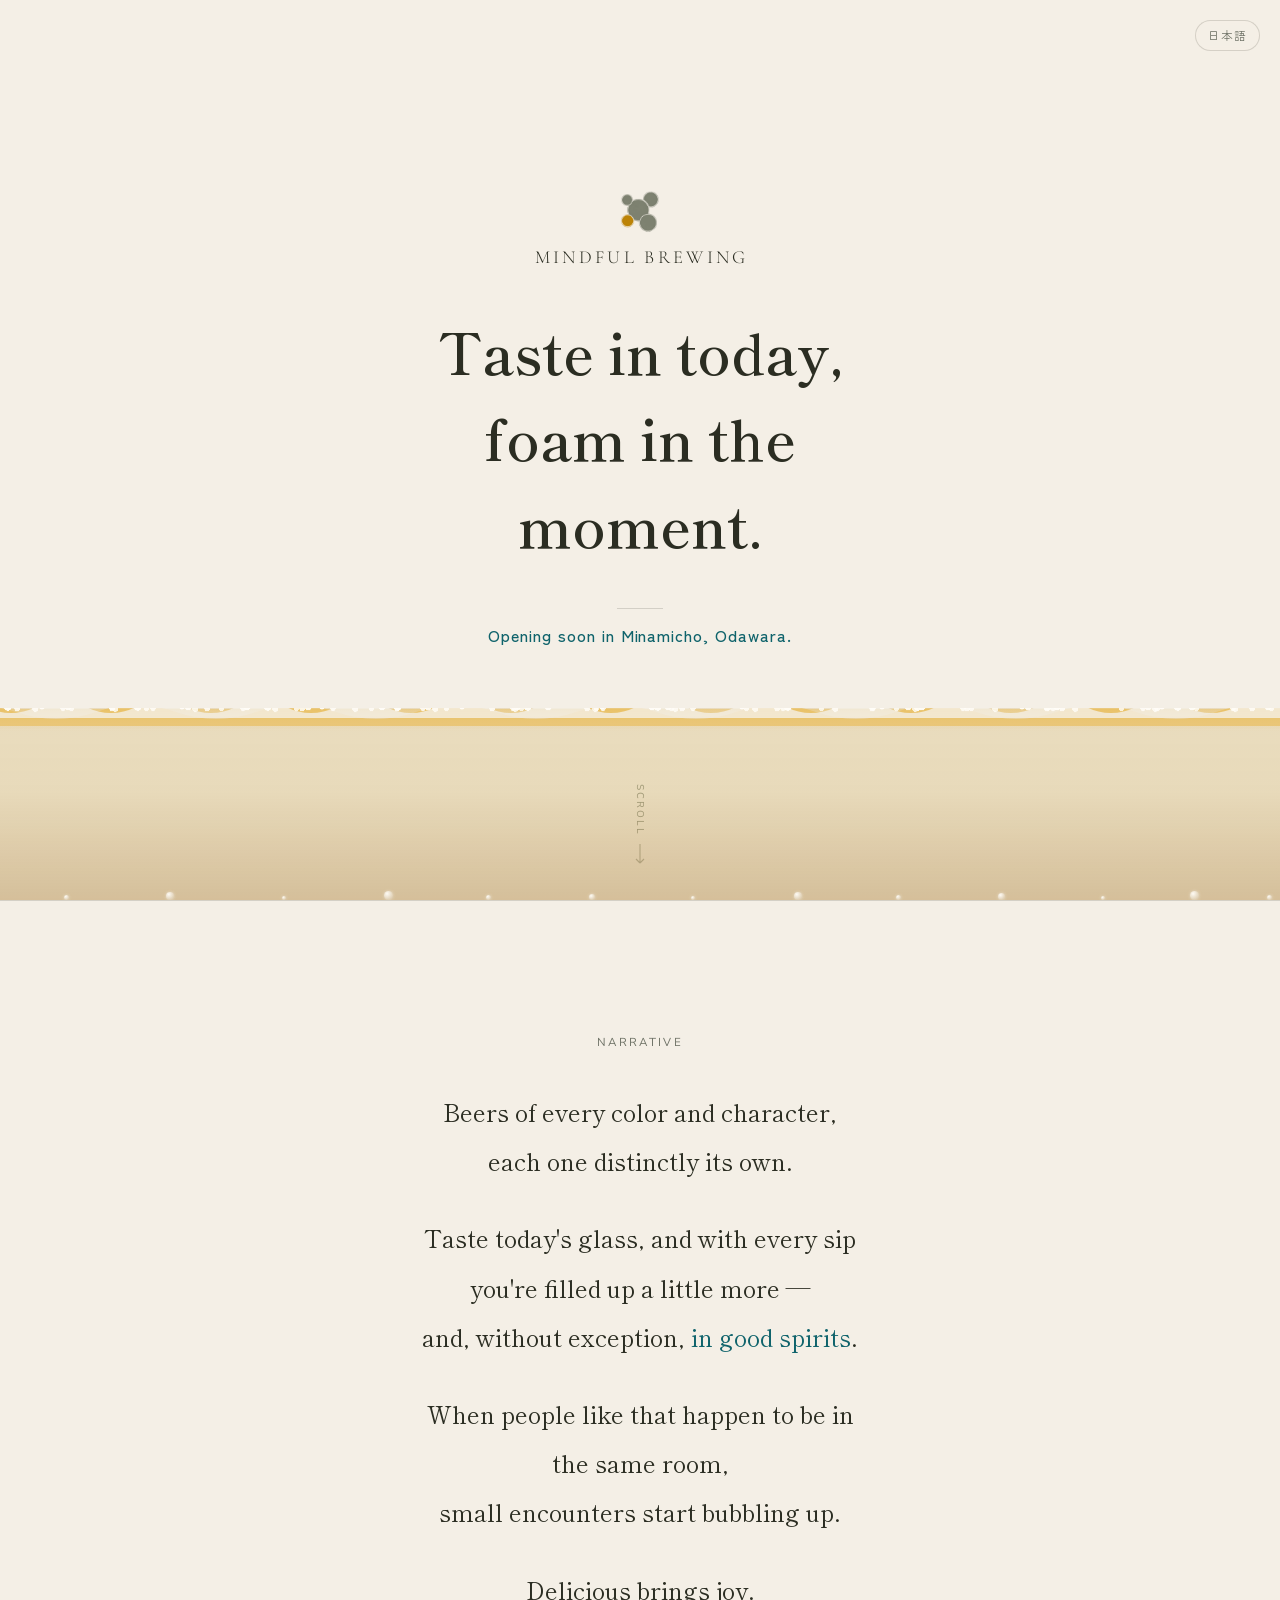
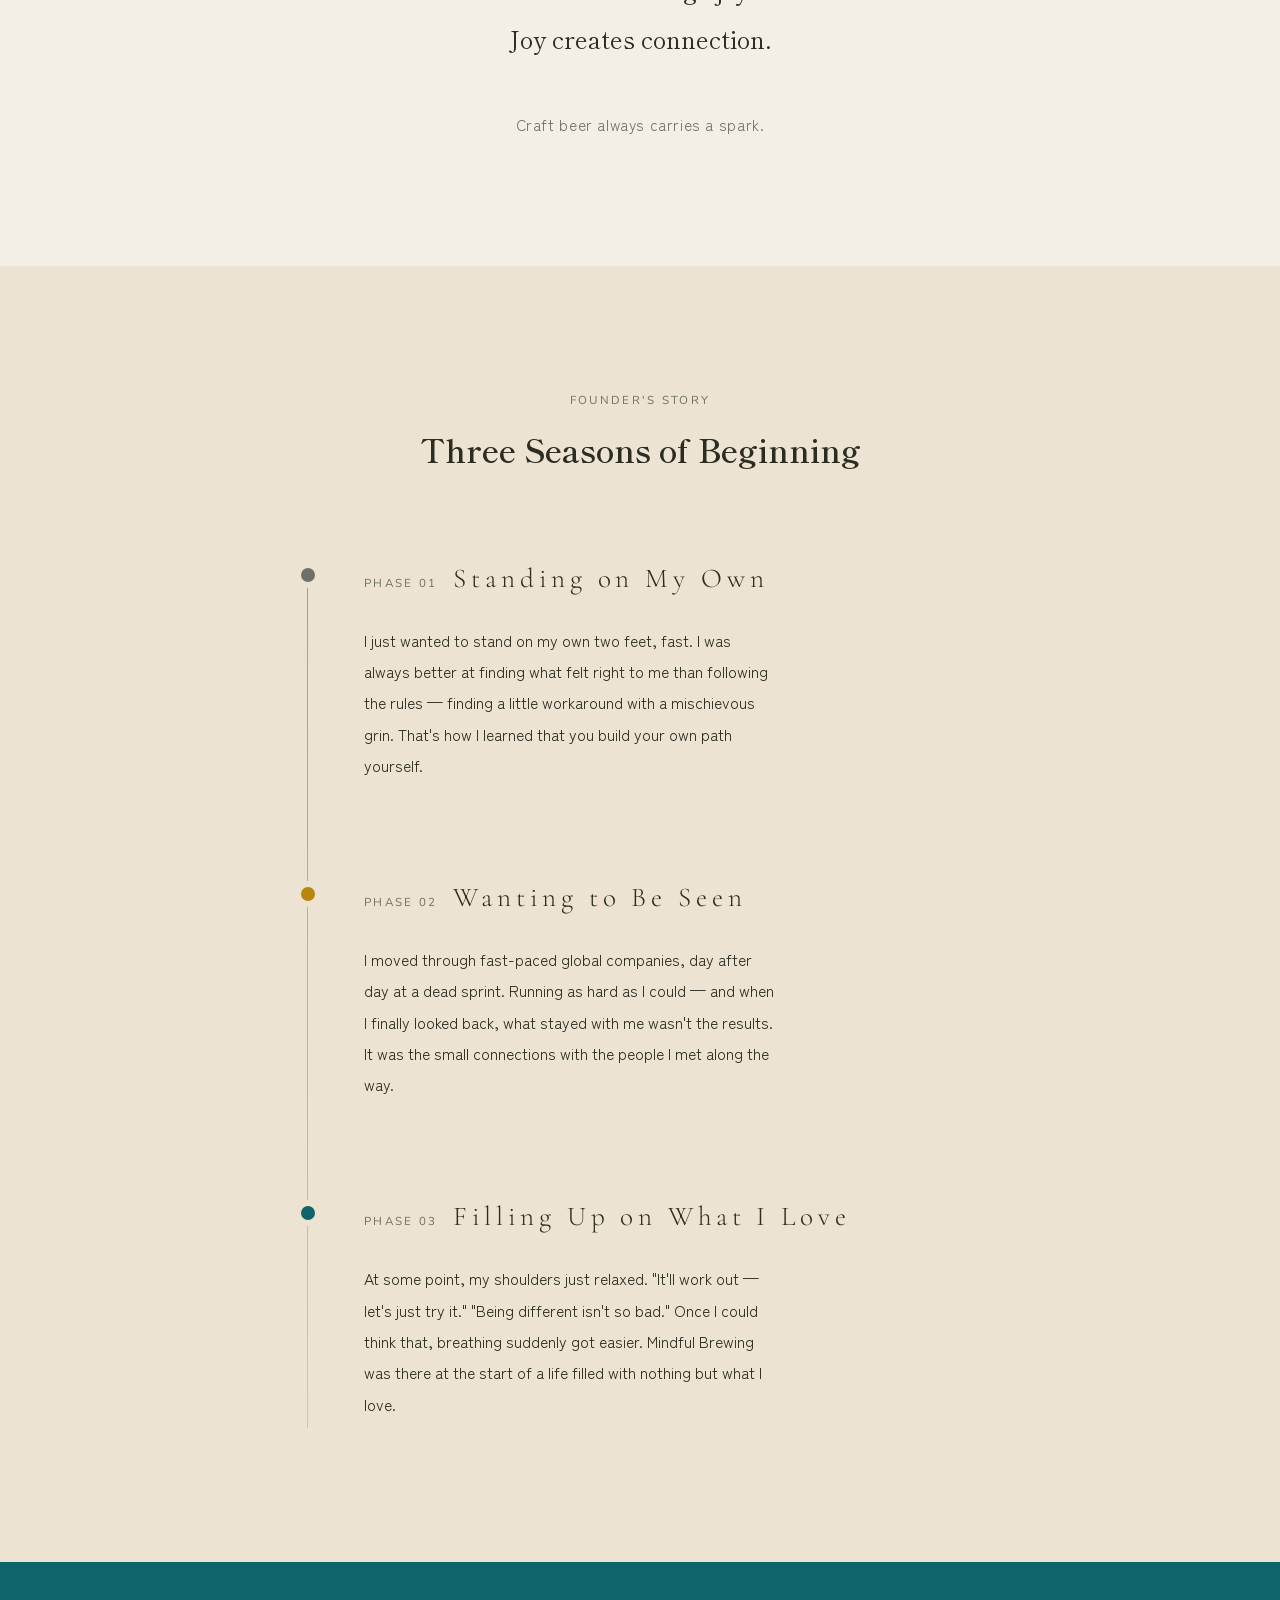
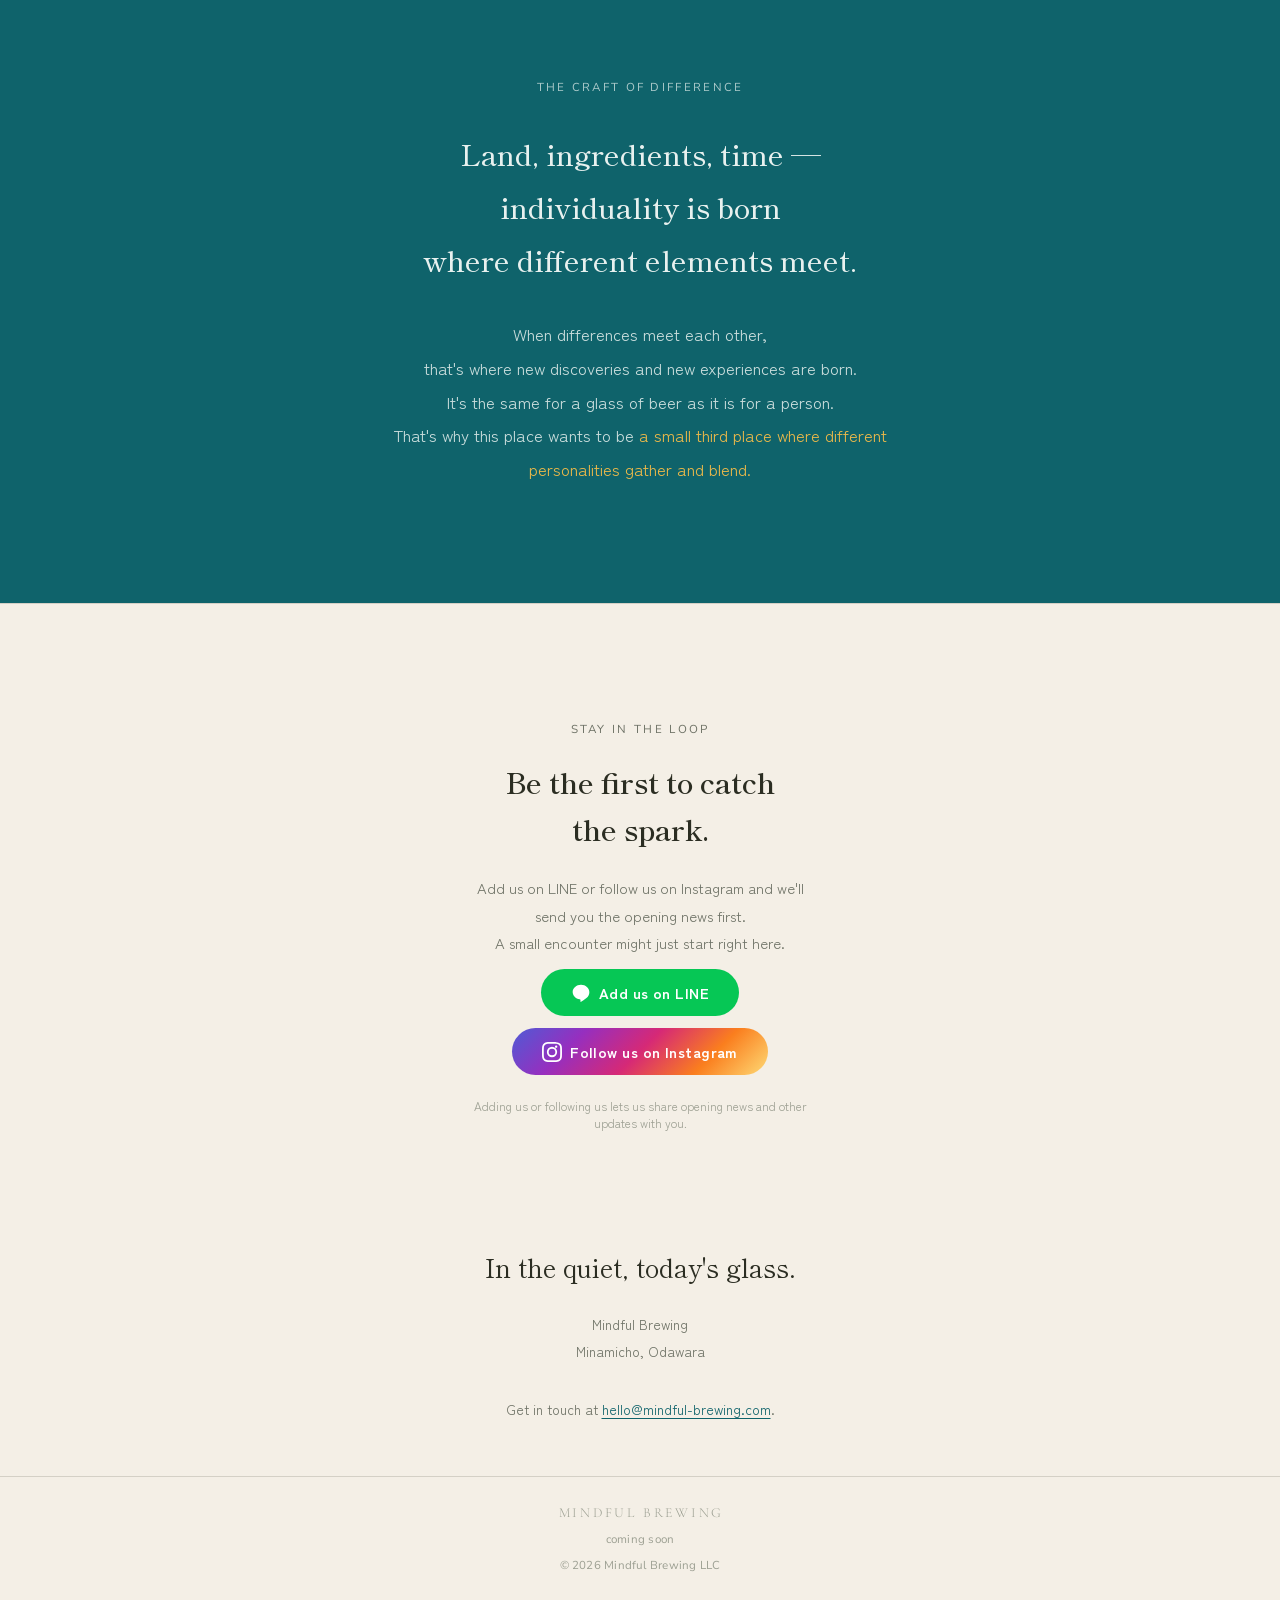
==== en/index.html @ 70c7ae9e "Polish closing section: copy, address repetition, spacing, contact style - Adjust line breaks in sig" ====
<!doctype html>
<html lang="en">
<head>
<meta charset="utf-8">
<meta name="viewport" content="width=device-width,initial-scale=1,viewport-fit=cover">
<title>Mindful Brewing</title>
<meta name="description" content="Taste in today, foam in the moment. A 10-seat craft beer room opening soon in Minamicho, Odawara.">
<link rel="preconnect" href="https://fonts.googleapis.com">
<link rel="preconnect" href="https://fonts.gstatic.com" crossorigin>
<link href="https://fonts.googleapis.com/css2?family=Shippori+Mincho:wght@400;500;600;700;800&family=Zen+Kaku+Gothic+New:wght@300;400;500;700&family=Cormorant+Garamond:wght@300;400&family=Nunito+Sans:wght@300;400&display=swap" rel="stylesheet">
<link rel="stylesheet" href="../assets/styles.css">
</head>
<body>

<a href="../" class="lang-switch">日本語</a>

<!-- POUR (scroll-linked beer fill background) -->
<div class="pour-fill" aria-hidden="true" data-active="true">
  <div class="pour-wave back"></div>
  <div class="pour-wave front"></div>
  <div class="pour-foam"></div>
  <div class="pour-bubble" style="--bx:5%;  --bs:5px; --bdur:6.2s; --bdelay:0s;    --bwob:6px;"></div>
  <div class="pour-bubble" style="--bx:13%; --bs:8px; --bdur:7.8s; --bdelay:1.1s; --bwob:10px;"></div>
  <div class="pour-bubble" style="--bx:22%; --bs:4px; --bdur:5.4s; --bdelay:2.6s; --bwob:5px;"></div>
  <div class="pour-bubble" style="--bx:30%; --bs:9px; --bdur:8.6s; --bdelay:0.4s; --bwob:12px;"></div>
  <div class="pour-bubble" style="--bx:38%; --bs:5px; --bdur:6.8s; --bdelay:3.3s; --bwob:7px;"></div>
  <div class="pour-bubble" style="--bx:46%; --bs:6px; --bdur:7.1s; --bdelay:1.8s; --bwob:9px;"></div>
  <div class="pour-bubble" style="--bx:54%; --bs:4px; --bdur:5.9s; --bdelay:0.9s; --bwob:5px;"></div>
  <div class="pour-bubble" style="--bx:62%; --bs:8px; --bdur:8.1s; --bdelay:2.2s; --bwob:11px;"></div>
  <div class="pour-bubble" style="--bx:70%; --bs:5px; --bdur:6.5s; --bdelay:3.8s; --bwob:6px;"></div>
  <div class="pour-bubble" style="--bx:78%; --bs:7px; --bdur:7.4s; --bdelay:1.6s; --bwob:9px;"></div>
  <div class="pour-bubble" style="--bx:86%; --bs:4px; --bdur:5.7s; --bdelay:2.9s; --bwob:5px;"></div>
  <div class="pour-bubble" style="--bx:93%; --bs:9px; --bdur:8.3s; --bdelay:0.7s; --bwob:13px;"></div>
  <div class="pour-bubble" style="--bx:99%; --bs:5px; --bdur:6.9s; --bdelay:3.5s; --bwob:6px;"></div>
</div>

<!-- HERO -->
<section class="hero">
  <div class="wrap hero-inner">
    <div class="mark fade-in fade-in-1">
      <img class="brand-mark" src="../assets/brand-mark.png" alt="Mindful Brewing mark — five overlapping bubbles arranged in a circle">
      <div class="mark-en">MINDFUL BREWING</div>
    </div>

    <h1 class="vision serif fade-in fade-in-2">Taste in today,<br>foam in the moment.</h1>

    <div class="coming-soon fade-in fade-in-3">
      <div class="rule"></div>
      <div class="coming-soon-line">Opening soon in Minamicho, Odawara.</div>
    </div>
  </div>
  <div class="scroll-cue fade-in fade-in-4" aria-hidden="true">
    <span>SCROLL</span>
    <svg width="10" height="20" viewBox="0 0 10 20" fill="none"><path d="M5 0V19M5 19L1 15M5 19L9 15" stroke="currentColor" stroke-width="1.1"/></svg>
  </div>
</section>

<!-- NARRATIVE -->
<section class="narrative">
  <div class="wrap narrative-inner">
    <div class="narrative-kicker">
      <span class="kicker">NARRATIVE</span>
    </div>
    <p>Beers of every color and character,<br>each one distinctly its own.</p>
    <p>Taste today's glass, and with every sip<br>you're filled up a little more —<br>and, without exception, <span class="em">in good spirits</span>.</p>
    <p>When people like that happen to be in the same room,<br>small encounters start bubbling up.</p>
    <p>Delicious brings joy.<br>Joy creates connection.</p>
    <p class="thesis-line">Craft beer always carries a spark.</p>
  </div>
</section>

<!-- FOUNDER STORY -->
<section class="founder">
  <div class="wrap">
    <div class="founder-head">
      <span class="kicker">FOUNDER'S STORY</span>
      <h2 class="serif">Three Seasons of Beginning</h2>
    </div>
    <div class="timeline">
      <div class="phase">
        <div class="phase-node"><span class="phase-dot" style="background: var(--rikyu);"></span></div>
        <div class="phase-body">
          <div class="phase-label">
            <span class="phase-num">PHASE 01</span>
            <span class="phase-label-text">
              <span class="phase-en en-display" style="font-size: clamp(1.3rem, 2.6vw, 1.7rem); color: var(--ink); text-indent: 0;">Standing on My Own</span>
            </span>
          </div>
          <p class="phase-text">I just wanted to stand on my own two feet, fast. I was always better at finding what felt right to me than following the rules — finding a little workaround with a mischievous grin. That's how I learned that you build your own path yourself.</p>
        </div>
      </div>
      <div class="phase">
        <div class="phase-node"><span class="phase-dot" style="background: var(--kohaku);"></span></div>
        <div class="phase-body">
          <div class="phase-label">
            <span class="phase-num">PHASE 02</span>
            <span class="phase-label-text">
              <span class="phase-en en-display" style="font-size: clamp(1.3rem, 2.6vw, 1.7rem); color: var(--ink); text-indent: 0;">Wanting to Be Seen</span>
            </span>
          </div>
          <p class="phase-text">I moved through fast-paced global companies, day after day at a dead sprint. Running as hard as I could — and when I finally looked back, what stayed with me wasn't the results. It was the small connections with the people I met along the way.</p>
        </div>
      </div>
      <div class="phase">
        <div class="phase-node"><span class="phase-dot" style="background: var(--nagiai);"></span></div>
        <div class="phase-body">
          <div class="phase-label">
            <span class="phase-num">PHASE 03</span>
            <span class="phase-label-text">
              <span class="phase-en en-display" style="font-size: clamp(1.3rem, 2.6vw, 1.7rem); color: var(--ink); text-indent: 0;">Filling Up on What I Love</span>
            </span>
          </div>
          <p class="phase-text">At some point, my shoulders just relaxed. "It'll work out — let's just try it." "Being different isn't so bad." Once I could think that, breathing suddenly got easier. Mindful Brewing was there at the start of a life filled with nothing but what I love.</p>
        </div>
      </div>
    </div>
  </div>
</section>

<!-- THESIS -->
<section class="thesis">
  <div class="wrap thesis-inner">
    <span class="kicker">THE CRAFT OF DIFFERENCE</span>
    <p>Land, ingredients, time —<br>individuality is born<br>where different elements meet.</p>
    <p class="sub">When differences meet each other,<br>that's where new discoveries and new experiences are born.<br>It's the same for a glass of beer as it is for a person.<br>That's why this place wants to be <span class="accent">a small third place where different personalities gather and blend.</span></p>
  </div>
</section>

<!-- SIGNUP -->
<section class="signup">
  <div class="wrap signup-inner">
    <span class="kicker">STAY IN THE LOOP</span>
    <h2 class="serif signup-heading">Be the first to catch<br>the spark.</h2>
    <p class="signup-sub">Add us on LINE or follow us on Instagram and we'll send you the opening news first.<br>A small encounter might just start right here.</p>
    <div class="signup-actions">
      <a href="https://line.me/R/ti/p/@970zmoja" class="line-button" target="_blank" rel="noopener">
        <svg class="line-icon" width="20" height="20" viewBox="0 0 24 24" aria-hidden="true"><path fill="currentColor" d="M12 2C6.48 2 2 5.94 2 10.8c0 4.38 3.58 8.02 8.44 8.72.33.07.78.22.9.5.1.26.07.66.03.92l-.15.9c-.04.26-.2 1.02.9.56 1.1-.47 5.9-3.47 8.05-5.94C21.68 14.5 22 12.7 22 10.8 22 5.94 17.52 2 12 2Z"/></svg>
        Add us on LINE
      </a>
      <!-- TODO: switch to the Broadcast Channel invite link once that's set up (currently a profile follow link) -->
      <a href="https://www.instagram.com/mindful_brewing" class="instagram-button" target="_blank" rel="noopener">
        <svg class="instagram-icon" width="20" height="20" viewBox="0 0 24 24" aria-hidden="true"><path fill="currentColor" d="M12 2.16c3.2 0 3.58.01 4.85.07 1.17.05 1.8.25 2.23.41.56.22.96.48 1.38.9.42.42.68.82.9 1.38.16.42.36 1.06.41 2.23.06 1.27.07 1.65.07 4.85s-.01 3.58-.07 4.85c-.05 1.17-.25 1.8-.41 2.23-.22.56-.48.96-.9 1.38-.42.42-.82.68-1.38.9-.42.16-1.06.36-2.23.41-1.27.06-1.65.07-4.85.07s-3.58-.01-4.85-.07c-1.17-.05-1.8-.25-2.23-.41-.56-.22-.96-.48-1.38-.9-.42-.42-.68-.82-.9-1.38-.16-.42-.36-1.06-.41-2.23-.06-1.27-.07-1.65-.07-4.85s.01-3.58.07-4.85c.05-1.17.25-1.8.41-2.23.22-.56.48-.96.9-1.38.42-.42.82-.68 1.38-.9.42-.16 1.06-.36 2.23-.41 1.27-.06 1.65-.07 4.85-.07ZM12 0C8.74 0 8.33.01 7.05.07c-1.28.06-2.15.26-2.91.56-.79.31-1.46.72-2.13 1.38-.66.67-1.07 1.34-1.38 2.13-.3.76-.5 1.63-.56 2.91C.01 8.33 0 8.74 0 12s.01 3.67.07 4.95c.06 1.28.26 2.15.56 2.91.31.79.72 1.46 1.38 2.13.67.66 1.34 1.07 2.13 1.38.76.3 1.63.5 2.91.56C8.33 23.99 8.74 24 12 24s3.67-.01 4.95-.07c1.28-.06 2.15-.26 2.91-.56.79-.31 1.46-.72 2.13-1.38.66-.67 1.07-1.34 1.38-2.13.3-.76.5-1.63.56-2.91.06-1.28.07-1.69.07-4.95s-.01-3.67-.07-4.95c-.06-1.28-.26-2.15-.56-2.91-.31-.79-.72-1.46-1.38-2.13C21.32 1.5 20.65 1.09 19.86.78c-.76-.3-1.63-.5-2.91-.56C15.67.01 15.26 0 12 0Zm0 5.84A6.16 6.16 0 1 0 12 18.16 6.16 6.16 0 0 0 12 5.84Zm0 10.16A4 4 0 1 1 12 8a4 4 0 0 1 0 8Zm6.41-10.4a1.44 1.44 0 1 1-2.88 0 1.44 1.44 0 0 1 2.88 0Z"/></svg>
        Follow us on Instagram
      </a>
    </div>
    <p class="signup-note">Adding us or following us lets us share opening news and other updates with you.</p>
  </div>
</section>

<!-- CLOSING -->
<section class="closing">
  <div class="wrap closing-inner">
    <div class="closing-line serif">In the quiet, today's glass.</div>
    <div class="closing-address">Mindful Brewing<br>Minamicho, Odawara</div>
    <p class="contact">Get in touch at <a href="mailto:hello@mindful-brewing.com">hello@mindful-brewing.com</a>.</p>
  </div>
  <footer>
    <div class="footer-mark">MINDFUL BREWING</div>
    <div class="footer-note">coming soon</div>
    <div class="footer-note">&copy; 2026 Mindful Brewing LLC</div>
  </footer>
</section>

<script src="../assets/pour.js"></script>

</body>
</html>
---- assets/styles.css ----
:root {
  color-scheme: light;
  --kinari: #F4EFE6;
  --kinari-deep: #ECE3D2;
  --rikyu: #6E7266;
  --rikyu-soft: #9DA093;
  --ink: #2B2D22;
  --kohaku: #B8860B;
  --nagiai: #0F636B;
  --nagiai-ink: #E8F1EF;
  --akaneai: #C1472F;
  --hairline: rgba(43, 45, 34, 0.16);
  --font-jp-serif: "Shippori Mincho", "Hiragino Mincho ProN", serif;
  --font-jp-sans: "Zen Kaku Gothic New", "Hiragino Sans", "Yu Gothic", sans-serif;
  --font-en-display: "Cormorant Garamond", "Shippori Mincho", serif;
  --font-en-body: "Nunito Sans", "Zen Kaku Gothic New", sans-serif;
}

* { box-sizing: border-box; }

html, body {
  margin: 0;
  padding: 0;
  background: var(--kinari);
  color: var(--ink);
  font-family: var(--font-jp-sans);
  -webkit-font-smoothing: antialiased;
  text-rendering: optimizeLegibility;
}

img { max-width: 100%; }

a { color: var(--nagiai); text-decoration: underline; text-underline-offset: 3px; }
a:hover { color: var(--akaneai); }

.serif { font-family: var(--font-jp-serif); }
.en-display { font-family: var(--font-en-display); font-weight: 300; }
.en-body { font-family: var(--font-en-body); font-weight: 400; }

h1, h2, h3 { text-wrap: balance; margin: 0; }

.kicker {
  font-family: var(--font-en-body);
  font-size: 0.72rem;
  letter-spacing: 0.2em;
  color: var(--rikyu);
  font-weight: 400;
}

@media (prefers-reduced-motion: no-preference) {
  .fade-in {
    animation: fadeUp 1.1s cubic-bezier(.2,.7,.3,1) both;
  }
  .fade-in-1 { animation-delay: .05s; }
  .fade-in-2 { animation-delay: .35s; }
  .fade-in-3 { animation-delay: .65s; }
  .fade-in-4 { animation-delay: .9s; }
  @keyframes fadeUp {
    from { opacity: 0; transform: translateY(14px); }
    to   { opacity: 1; transform: translateY(0); }
  }
}

.wrap {
  max-width: 1100px;
  margin: 0 auto;
  padding-left: 7vw;
  padding-right: 7vw;
}

/* ---------- LANGUAGE SWITCH ---------- */
.lang-switch {
  position: fixed;
  top: 20px;
  right: 20px;
  z-index: 10;
  font-family: var(--font-en-body);
  font-size: 0.72rem;
  letter-spacing: 0.1em;
  color: var(--rikyu);
  text-decoration: none;
  border: 1px solid var(--hairline);
  padding: 6px 12px;
  border-radius: 999px;
  background: rgba(244, 239, 230, 0.75);
  backdrop-filter: blur(3px);
}
.lang-switch:hover { color: var(--nagiai); }

/* ---------- HERO ---------- */
.hero {
  position: relative;
  min-height: 100svh;
  padding: 9vh 0 4vh;
  overflow: hidden;
  display: flex;
  flex-direction: column;
}
.hero-inner {
  position: relative;
  z-index: 2;
  flex: 1;
  display: flex;
  flex-direction: column;
  align-items: center;
  justify-content: center;
  gap: 40px;
  text-align: center;
}
.mark {
  display: flex;
  flex-direction: column;
  align-items: center;
  gap: 10px;
}
.brand-mark {
  display: block;
  width: clamp(60px, 8vw, 84px);
  height: auto;
  margin-bottom: 2px;
}
.mark-en {
  font-family: var(--font-en-display);
  font-weight: 300;
  font-size: 1.15rem;
  letter-spacing: 0.18em;
  text-indent: 0.18em;
  color: var(--ink);
}
.mark-jp {
  font-size: 0.72rem;
  letter-spacing: 0.3em;
  text-indent: 0.3em;
  color: var(--rikyu);
}

.vision {
  font-size: clamp(1.9rem, 5.6vw, 3.5rem);
  line-height: 1.55;
  font-weight: 600;
  max-width: 15ch;
}

.coming-soon {
  display: flex;
  flex-direction: column;
  align-items: center;
  gap: 14px;
}
.coming-soon-line {
  font-size: 1.02rem;
  letter-spacing: 0.06em;
  color: var(--nagiai);
  font-weight: 500;
}
.rule {
  width: 46px;
  height: 1px;
  background: var(--hairline);
}
.address {
  font-size: 0.86rem;
  color: var(--rikyu);
  letter-spacing: 0.03em;
  line-height: 1.9;
}

.scroll-cue {
  display: flex;
  flex-direction: column;
  align-items: center;
  gap: 8px;
  margin-top: 32px;
  color: var(--rikyu-soft);
}
.scroll-cue span {
  font-family: var(--font-en-body);
  writing-mode: vertical-rl;
  font-size: 0.62rem;
  letter-spacing: 0.2em;
  font-weight: 400;
}
.scroll-cue svg { opacity: 0.7; }

/* ---------- NARRATIVE ---------- */
.narrative {
  padding: 14vh 0;
  border-top: 1px solid var(--hairline);
}
.narrative-inner {
  max-width: 640px;
  margin: 0 auto;
  display: flex;
  flex-direction: column;
  gap: 28px;
}
.narrative-kicker {
  text-align: center;
  margin-bottom: 8px;
}
.narrative p {
  font-family: var(--font-jp-serif);
  font-size: clamp(1.15rem, 2.4vw, 1.5rem);
  line-height: 2.05;
  color: var(--ink);
  text-align: center;
  margin: 0;
}
.narrative .em {
  color: var(--nagiai);
}
.narrative .thesis-line {
  margin-top: 18px;
  font-size: 0.95rem;
  font-family: var(--font-jp-sans);
  color: var(--rikyu);
  letter-spacing: 0.04em;
}

/* ---------- FOUNDER STORY ---------- */
.founder {
  padding: 14vh 0;
  background: var(--kinari-deep);
}
.founder-head {
  text-align: center;
  margin-bottom: 10vh;
  display: flex;
  flex-direction: column;
  align-items: center;
  gap: 18px;
}
.founder-head h2 {
  font-size: clamp(1.5rem, 3.2vw, 2rem);
  font-weight: 600;
}
.timeline {
  position: relative;
  max-width: 720px;
  margin: 0 auto;
  display: flex;
  flex-direction: column;
  gap: 0;
}
.timeline::before {
  content: "";
  position: absolute;
  left: 27px;
  top: 8px;
  bottom: 8px;
  width: 1px;
  background: linear-gradient(to bottom, var(--rikyu-soft), var(--hairline));
}
.phase {
  position: relative;
  display: grid;
  grid-template-columns: 56px 1fr;
  gap: 28px;
  padding: 42px 0;
}
.phase:first-child { padding-top: 0; }
.phase:last-child { padding-bottom: 0; }
.phase-node {
  position: relative;
  display: flex;
  justify-content: center;
  padding-top: 6px;
}
.phase-dot {
  width: 14px;
  height: 14px;
  border-radius: 50%;
  z-index: 1;
  box-shadow: 0 0 0 6px var(--kinari-deep);
}
.phase-body {
  display: flex;
  flex-direction: column;
  gap: 14px;
}
.phase-label {
  display: flex;
  align-items: baseline;
  gap: 16px;
}
.phase-num {
  font-family: var(--font-en-body);
  font-size: 0.72rem;
  letter-spacing: 0.2em;
  color: var(--rikyu);
  font-weight: 400;
}
.phase-label-text {
  display: flex;
  flex-direction: column;
  gap: 5px;
}
.phase-kanji {
  font-family: var(--font-jp-serif);
  font-size: clamp(1.7rem, 3.6vw, 2.3rem);
  font-weight: 700;
}
.phase-en {
  font-family: var(--font-en-display);
  font-weight: 300;
  font-size: 0.92rem;
  letter-spacing: 0.18em;
  text-indent: 0.18em;
  color: var(--rikyu);
}
.phase-text {
  font-size: 0.98rem;
  line-height: 2;
  color: var(--ink);
  max-width: 52ch;
}

/* ---------- THESIS ---------- */
.thesis {
  background: var(--nagiai);
  color: var(--nagiai-ink);
  padding: 13vh 0;
}
.thesis-inner {
  max-width: 760px;
  margin: 0 auto;
  display: flex;
  flex-direction: column;
  align-items: center;
  gap: 32px;
  text-align: center;
}
.thesis .kicker { color: rgba(232,241,239,0.72); }
.thesis p {
  font-family: var(--font-jp-serif);
  font-size: clamp(1.3rem, 2.8vw, 1.8rem);
  line-height: 1.85;
  font-weight: 500;
  margin: 0;
}
.thesis p.sub {
  font-family: var(--font-jp-sans);
  font-size: clamp(0.95rem, 1.6vw, 1.05rem);
  line-height: 2;
  font-weight: 400;
  color: rgba(232,241,239,0.86);
}
.thesis .accent { color: #E9B84A; }

/* ---------- SIGNUP ---------- */
.signup {
  padding: 13vh 0 6vh;
  border-top: 1px solid var(--hairline);
  text-align: center;
}
.signup-inner {
  max-width: 520px;
  margin: 0 auto;
  display: flex;
  flex-direction: column;
  align-items: center;
  gap: 22px;
}
.signup-heading {
  font-size: clamp(1.3rem, 2.8vw, 1.8rem);
  font-weight: 600;
  line-height: 1.6;
}
.signup-sub {
  font-size: 0.92rem;
  line-height: 1.9;
  color: var(--rikyu);
  margin: 0;
}
.signup-actions {
  display: flex;
  flex-wrap: wrap;
  justify-content: center;
  gap: 12px;
  margin-top: -10px;
}
.line-button,
.instagram-button {
  display: inline-flex;
  align-items: center;
  gap: 8px;
  padding: 13px 30px;
  color: #fff;
  border-radius: 999px;
  font-size: 0.92rem;
  font-weight: 600;
  letter-spacing: 0.03em;
  text-decoration: none;
  font-family: inherit;
  transition: filter .2s ease, transform .15s ease;
}
.line-button { background: #06C755; }
.line-button:hover {
  background: #05a648;
  color: #fff;
  transform: translateY(-1px);
}
.instagram-button {
  background: linear-gradient(135deg, #4f5bd5, #962fbf, #d62976, #fa7e1e, #feda75);
}
.instagram-button:hover {
  filter: brightness(0.92);
  color: #fff;
  transform: translateY(-1px);
}
.line-icon, .instagram-icon { flex: 0 0 auto; display: block; }
.signup-note {
  font-size: 0.74rem;
  color: var(--rikyu-soft);
  margin: 0;
}

/* ---------- CLOSING ---------- */
.closing {
  padding: 7vh 0 4vh;
  text-align: center;
}
.closing-inner {
  display: flex;
  flex-direction: column;
  align-items: center;
  gap: 26px;
  margin-bottom: 40px;
}
.closing-line {
  font-family: var(--font-jp-serif);
  font-size: clamp(1.2rem, 2.6vw, 1.6rem);
  color: var(--ink);
}
.closing-address {
  font-size: 0.86rem;
  color: var(--rikyu);
  line-height: 1.9;
}
.contact {
  font-size: 0.86rem;
  color: var(--rikyu);
  line-height: 1.9;
  margin-top: 6px;
}
.contact a {
  font-family: inherit;
  font-size: inherit;
  font-weight: 400;
  color: var(--nagiai);
}
footer {
  padding: 3vh 0 6vh;
  border-top: 1px solid var(--hairline);
  display: flex;
  flex-direction: column;
  align-items: center;
  gap: 10px;
}
.footer-mark {
  font-family: var(--font-en-display);
  font-weight: 300;
  font-size: 0.86rem;
  letter-spacing: 0.2em;
  text-indent: 0.2em;
  color: var(--rikyu-soft);
}
.footer-note {
  font-family: var(--font-en-body);
  font-size: 0.72rem;
  color: var(--rikyu-soft);
  letter-spacing: 0.02em;
  font-weight: 400;
}

@media (max-width: 640px) {
  .wrap { padding-left: 6vw; padding-right: 6vw; }
  .hero { padding: 8vh 0 9vh; }
  .phase { grid-template-columns: 40px 1fr; gap: 18px; }
  .timeline::before { left: 19px; }
  .phase-label { flex-direction: column; gap: 4px; align-items: flex-start; }
  .lang-switch { top: 14px; right: 14px; }
}

/* ---------- POUR (scroll-linked beer fill) ---------- */
.pour-fill {
  position: fixed;
  inset: 0;
  z-index: 3;
  pointer-events: none;
  clip-path: inset(calc(100% - var(--pour, 0%)) 0 0 0);
  background:
    linear-gradient(
      to top,
      rgba(154, 100, 9, 0.34) 0%,
      rgba(184, 134, 11, 0.20) 12%,
      rgba(184, 134, 11, 0.14) 35%,
      rgba(184, 134, 11, 0.05) 65%,
      rgba(184, 134, 11, 0) 100%
    );
}
.pour-fill::before {
  /* liquid surface sheen just under the wave line */
  content: "";
  position: absolute;
  left: 0;
  right: 0;
  top: calc(100% - var(--pour, 0%));
  height: 22px;
  background: linear-gradient(to bottom, rgba(233, 184, 74, 0.45), rgba(233, 184, 74, 0));
}
.pour-wave {
  position: absolute;
  left: -5%;
  right: -5%;
  top: calc(100% - var(--pour, 0%));
  background-repeat: repeat-x;
}
.pour-wave.back {
  height: 30px;
  opacity: 0.55;
  transform: translateY(-42%);
  background-image: url("data:image/svg+xml;utf8,<svg xmlns='http://www.w3.org/2000/svg' width='160' height='30' viewBox='0 0 160 30'><path d='M0,16 Q40,2 80,16 T160,16 L160,30 L0,30 Z' fill='%23E9B84A'/></svg>");
  background-size: 160px 30px;
  animation: wave-scroll-back 13s linear infinite;
}
.pour-wave.front {
  height: 22px;
  opacity: 0.8;
  transform: translateY(-58%);
  background-image: url("data:image/svg+xml;utf8,<svg xmlns='http://www.w3.org/2000/svg' width='100' height='22' viewBox='0 0 100 22'><path d='M0,11 Q25,-1 50,11 T100,11 L100,22 L0,22 Z' fill='%23F4EFE6'/></svg>");
  background-size: 100px 22px;
  animation: wave-scroll-front 6.5s linear infinite;
}
@keyframes wave-scroll-front { from { background-position-x: 0; } to { background-position-x: -100px; } }
@keyframes wave-scroll-back  { from { background-position-x: 0; } to { background-position-x: 160px; } }

.pour-foam {
  /* dense foam texture riding the wave line */
  position: absolute;
  left: 0;
  right: 0;
  top: calc(100% - var(--pour, 0%));
  height: 16px;
  transform: translateY(-62%);
  background-image:
    radial-gradient(circle at 6%  50%, rgba(255, 253, 248, 0.95) 0 3.6px, transparent 3.8px),
    radial-gradient(circle at 18% 60%, rgba(255, 253, 248, 0.85) 0 2.6px, transparent 2.8px),
    radial-gradient(circle at 30% 45%, rgba(255, 253, 248, 0.95) 0 3.2px, transparent 3.4px),
    radial-gradient(circle at 44% 62%, rgba(255, 253, 248, 0.8)  0 2.8px, transparent 3.0px),
    radial-gradient(circle at 57% 48%, rgba(255, 253, 248, 0.9)  0 3.4px, transparent 3.6px),
    radial-gradient(circle at 70% 58%, rgba(255, 253, 248, 0.85) 0 2.6px, transparent 2.8px),
    radial-gradient(circle at 83% 46%, rgba(255, 253, 248, 0.95) 0 3.6px, transparent 3.8px),
    radial-gradient(circle at 95% 60%, rgba(255, 253, 248, 0.8)  0 2.4px, transparent 2.6px);
  background-repeat: repeat-x;
  background-size:
    130px 16px, 95px 16px, 140px 16px, 80px 16px,
    120px 16px, 90px 16px, 135px 16px, 75px 16px;
  animation: foam-drift 8s linear infinite;
  filter: blur(0.2px);
}
@keyframes foam-drift {
  from { background-position: 0 0, 10px 0, 24px 0, 6px 0, 18px 0, 4px 0, 30px 0, 12px 0; }
  to   { background-position: 130px 0, -85px 0, 164px 0, -74px 0, 138px 0, -78px 0, 165px 0, -63px 0; }
}
.pour-bubble {
  position: absolute;
  left: var(--bx, 20%);
  bottom: 0;
  width: var(--bs, 6px);
  height: var(--bs, 6px);
  border-radius: 50%;
  background: radial-gradient(circle at 35% 30%, rgba(255, 253, 248, 0.95), rgba(244, 239, 230, 0.4) 65%, transparent 100%);
  box-shadow: 0 0 3px rgba(244, 239, 230, 0.55);
  opacity: 0;
  animation: bubble-rise var(--bdur, 7s) cubic-bezier(0.33, 0, 0.2, 1) infinite;
  animation-delay: var(--bdelay, 0s);
}
.pour-fill[data-active="true"] .pour-bubble { opacity: calc(var(--pour, 0%) / 100% * 0.85); }
@keyframes bubble-rise {
  0%   { transform: translate(0, 0) scale(0.6); opacity: 0; }
  8%   { opacity: 0.85; }
  30%  { transform: translate(calc(var(--bwob, 8px) * 1), -30vh) scale(1); }
  60%  { transform: translate(calc(var(--bwob, 8px) * -1), -60vh) scale(1.1); }
  85%  { opacity: 0.5; }
  100% { transform: translate(0, -92vh) scale(1.2); opacity: 0; }
}
@media (prefers-reduced-motion: reduce) {
  .pour-fill { clip-path: none !important; opacity: 0; }
  .pour-foam, .pour-bubble, .pour-wave { animation: none; display: none; }
}
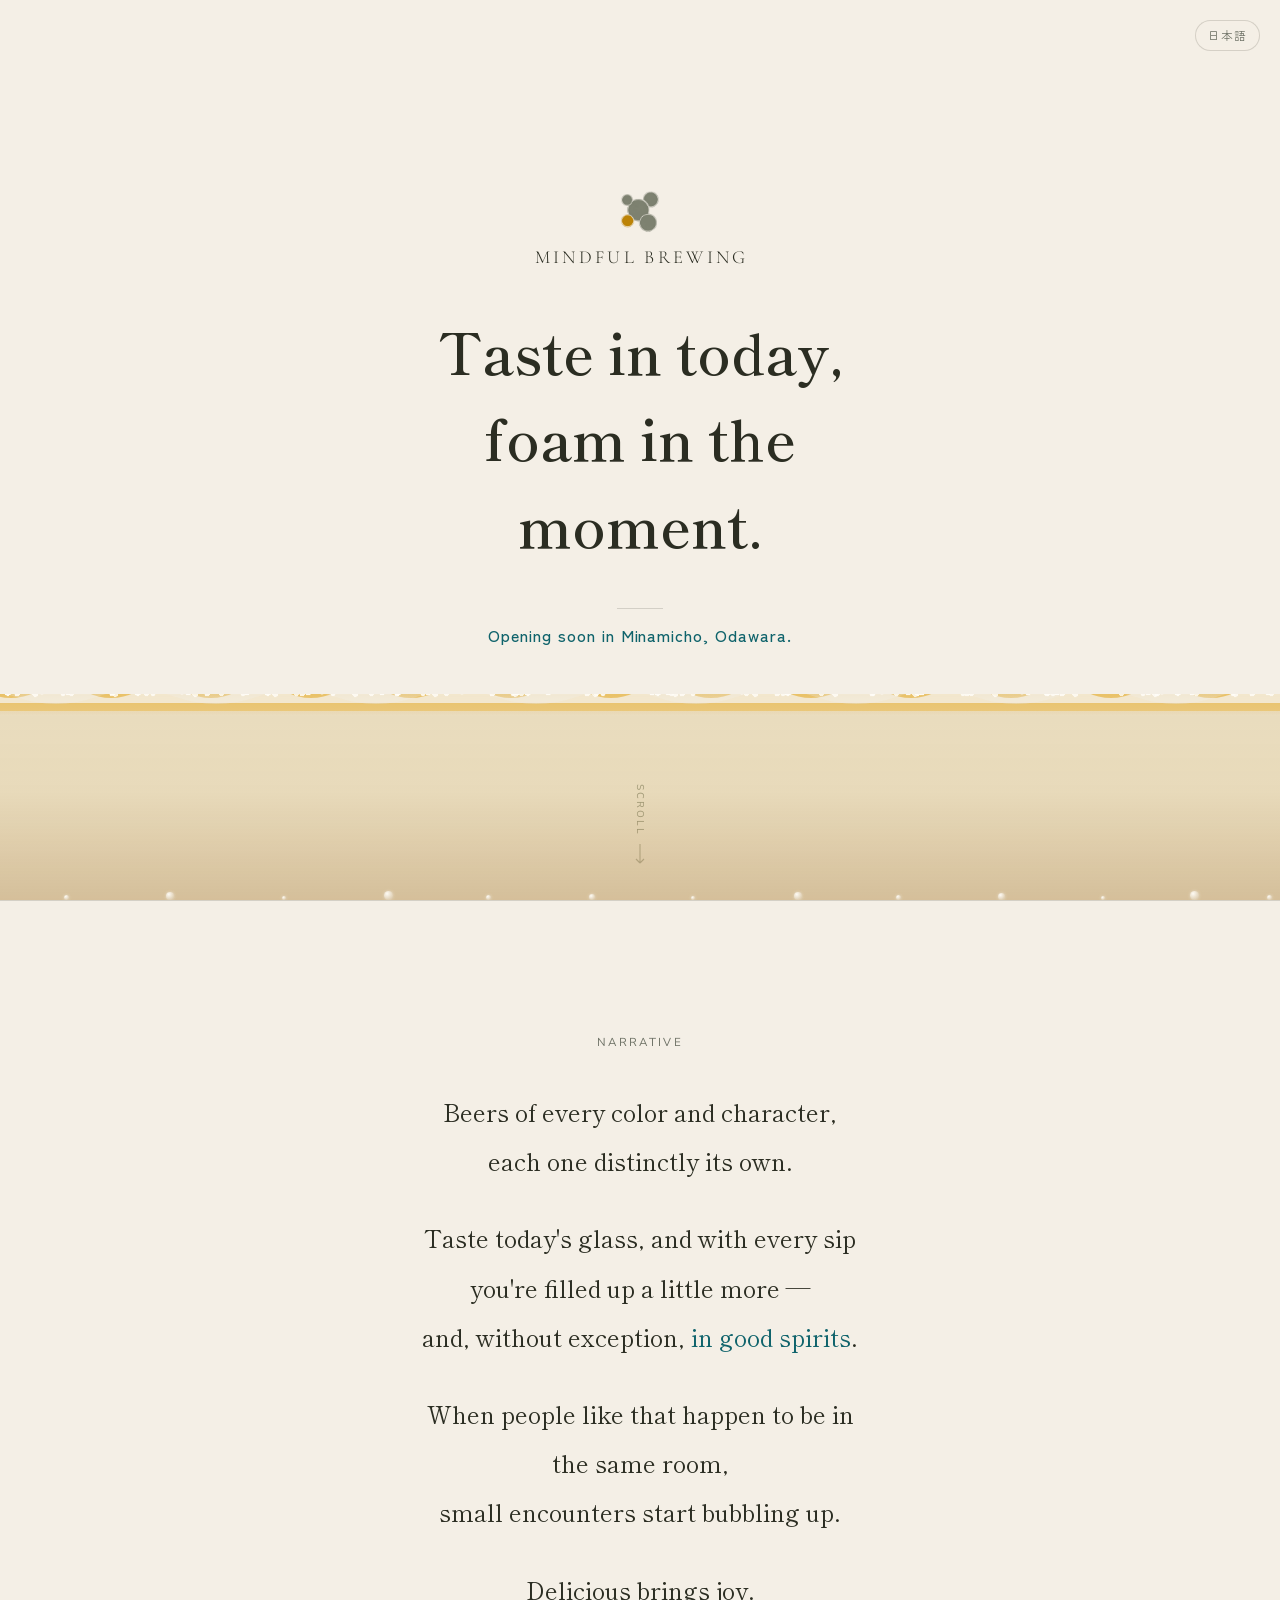
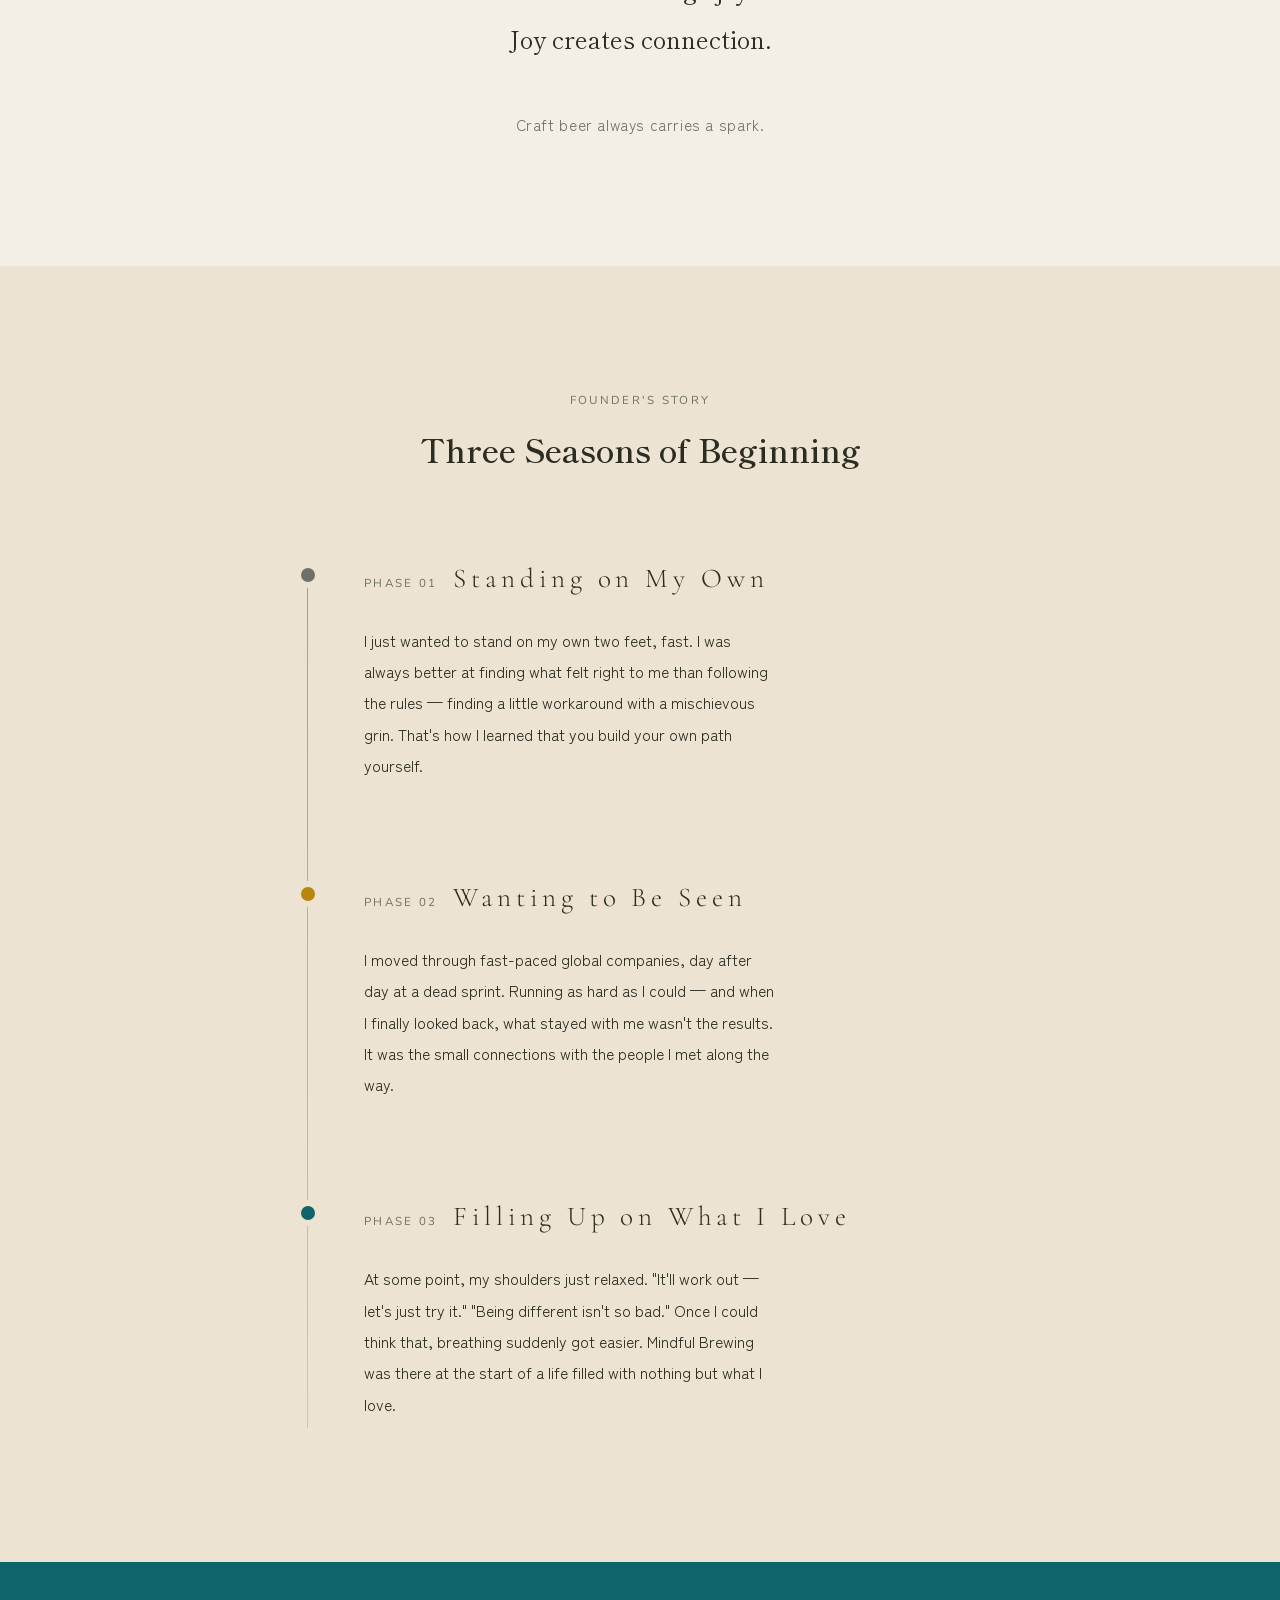
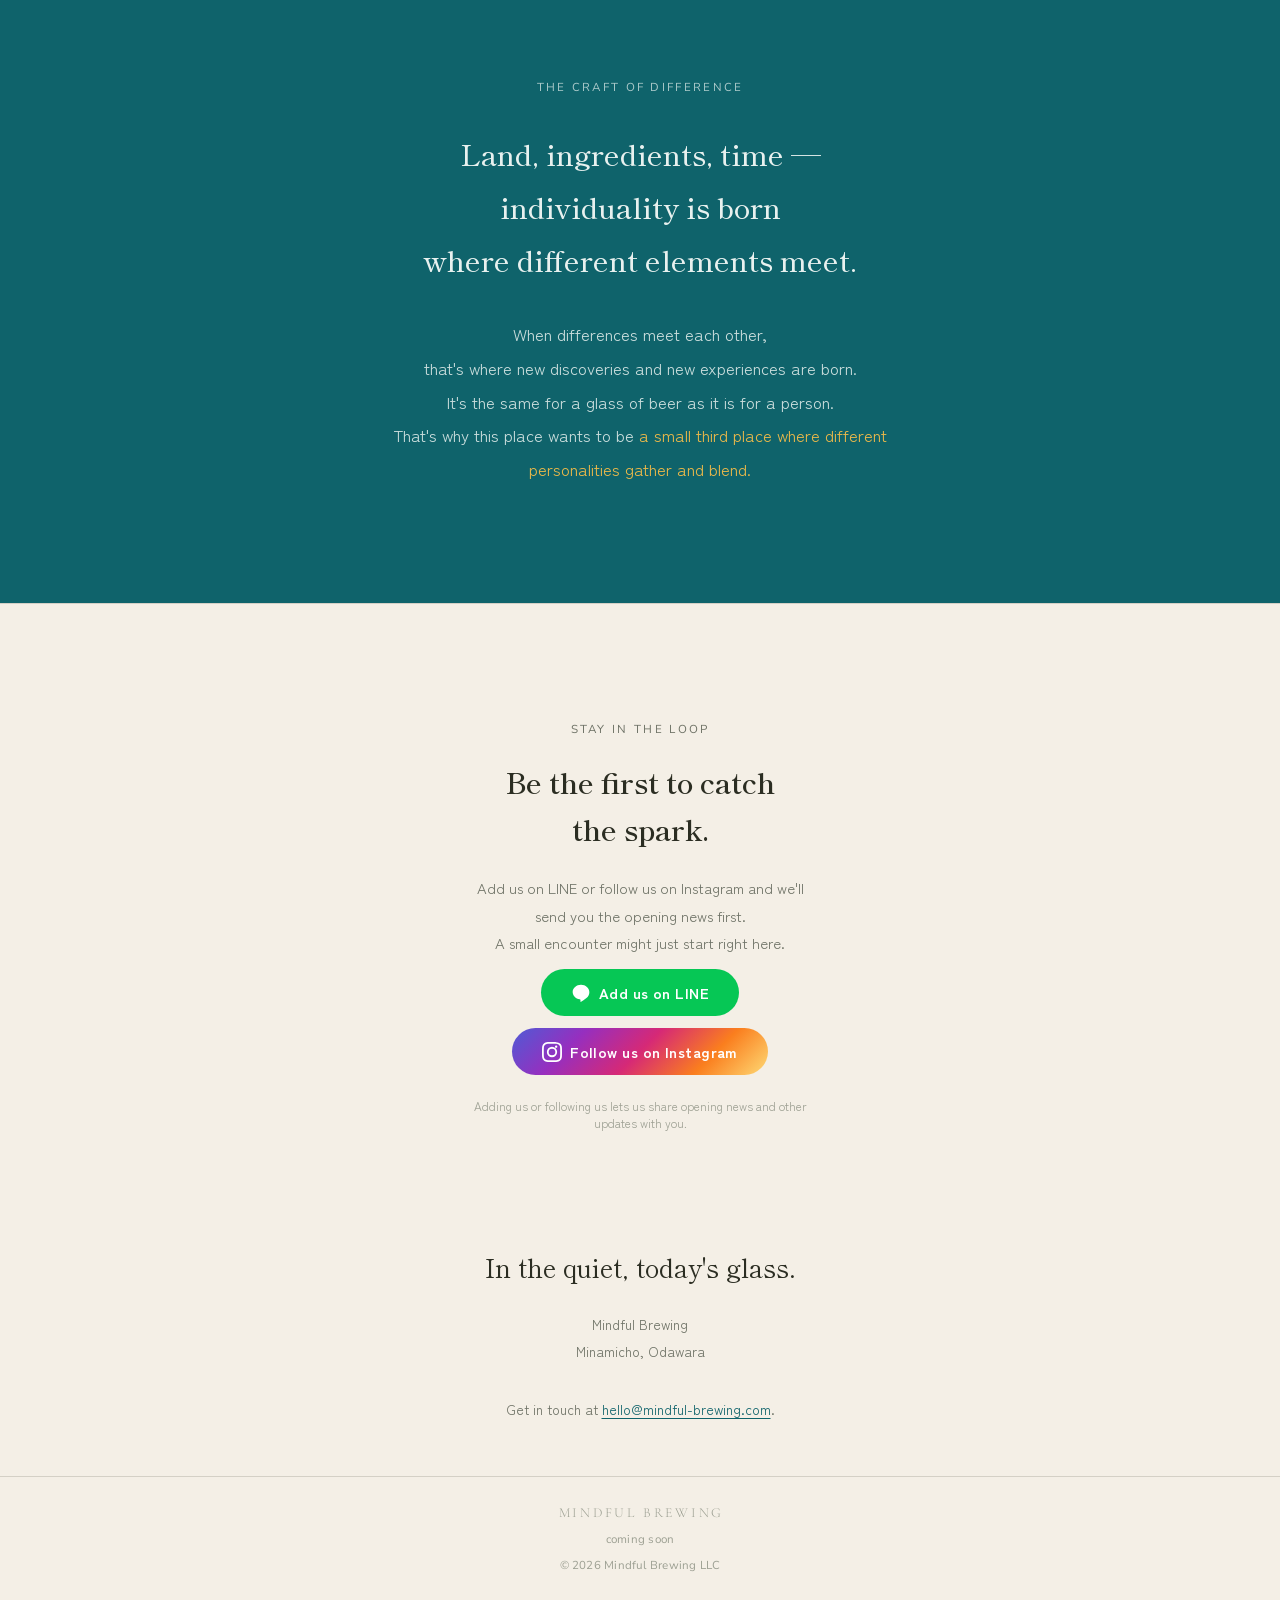
==== commit f57fedfa: "Add Google Analytics 4 tracking Property: Mindful Brewing ティザーサイト Stream: teaser.mindful-brewing.com" ====
--- a/en/index.html
+++ b/en/index.html
@@ -9,6 +9,14 @@
 <link rel="preconnect" href="https://fonts.gstatic.com" crossorigin>
 <link href="https://fonts.googleapis.com/css2?family=Shippori+Mincho:wght@400;500;600;700;800&family=Zen+Kaku+Gothic+New:wght@300;400;500;700&family=Cormorant+Garamond:wght@300;400&family=Nunito+Sans:wght@300;400&display=swap" rel="stylesheet">
 <link rel="stylesheet" href="../assets/styles.css">
+<!-- Google tag (gtag.js) -->
+<script async src="https://www.googletagmanager.com/gtag/js?id=G-1BBQNWQM2M"></script>
+<script>
+  window.dataLayer = window.dataLayer || [];
+  function gtag(){dataLayer.push(arguments);}
+  gtag('js', new Date());
+  gtag('config', 'G-1BBQNWQM2M');
+</script>
 </head>
 <body>
 
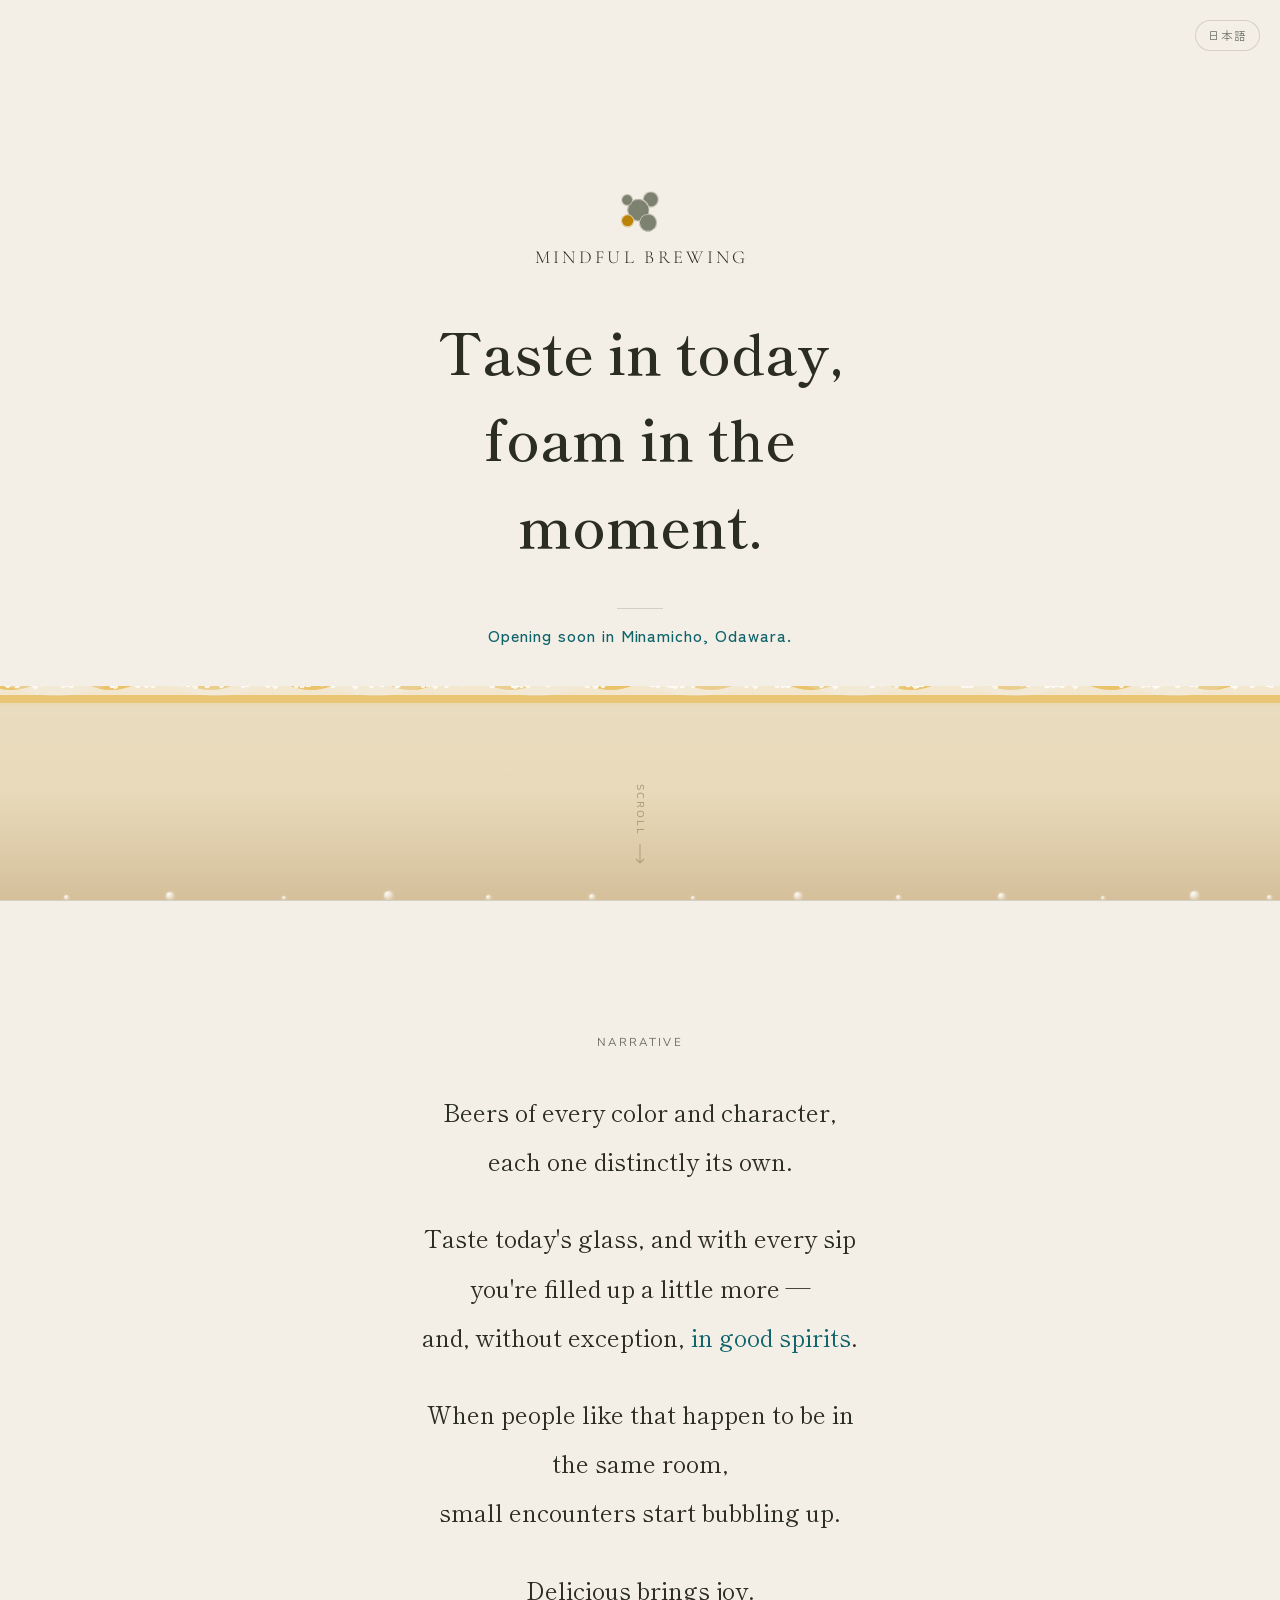
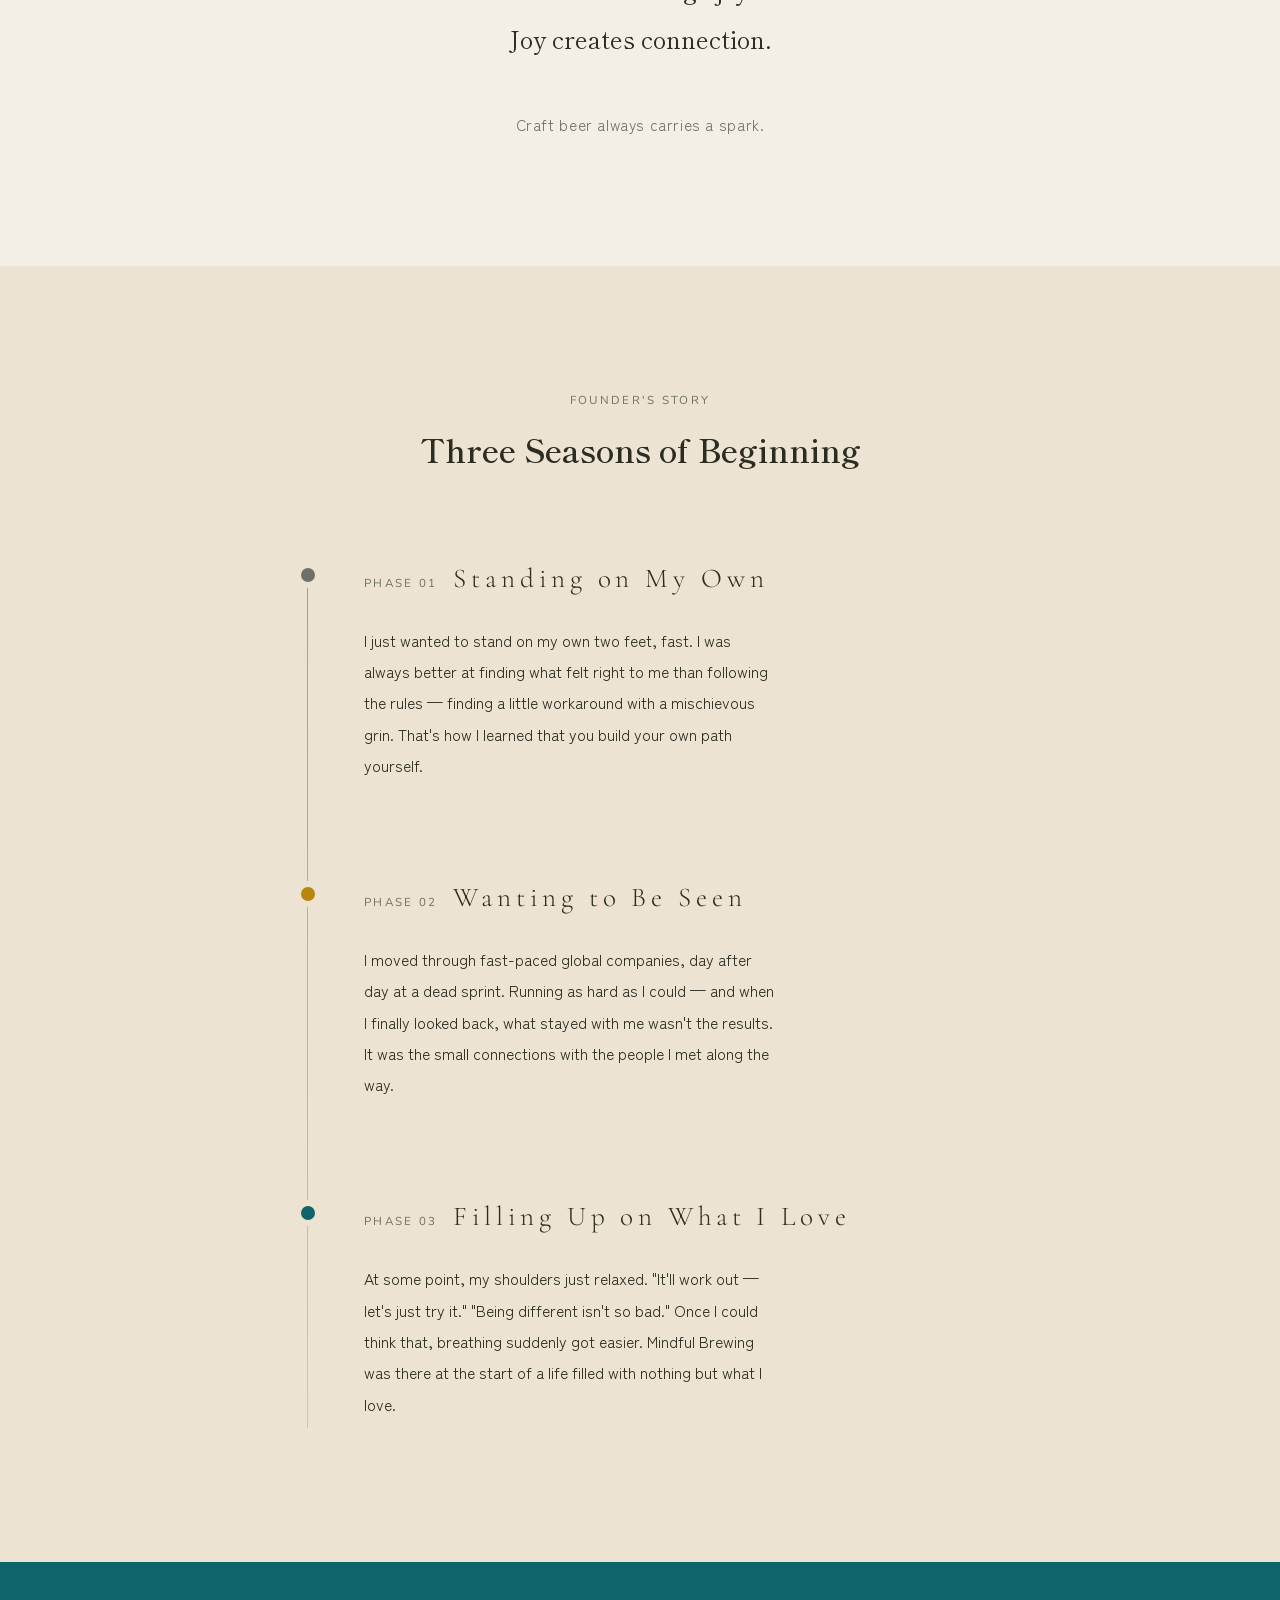
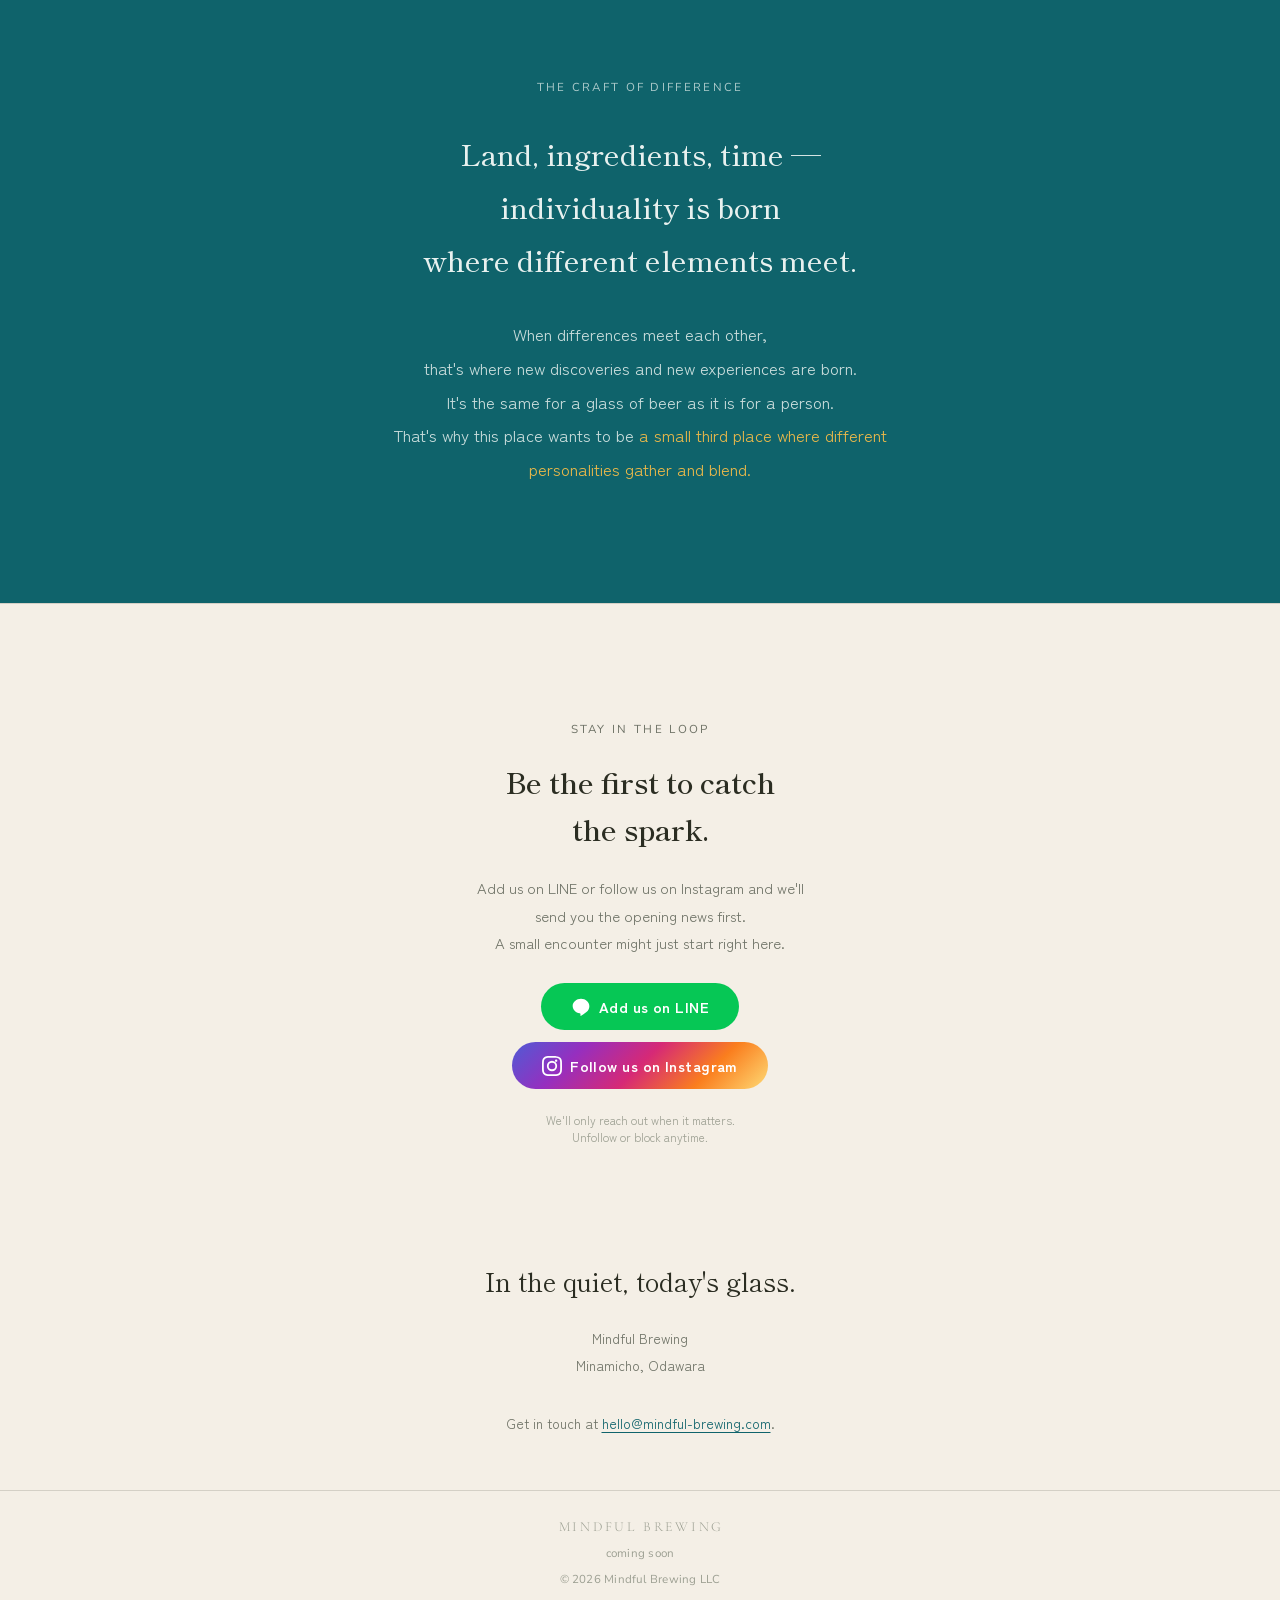
==== commit db82e48b: "Stop repeating the signup pitch in the note under the buttons The note used to restate "we'll send o" ====
--- a/en/index.html
+++ b/en/index.html
@@ -151,7 +151,7 @@
         Follow us on Instagram
       </a>
     </div>
-    <p class="signup-note">Adding us or following us lets us share opening news and other updates with you.</p>
+    <p class="signup-note">We'll only reach out when it matters.<br>Unfollow or block anytime.</p>
   </div>
 </section>
 
--- a/assets/styles.css
+++ b/assets/styles.css
@@ -377,7 +377,7 @@
   flex-wrap: wrap;
   justify-content: center;
   gap: 12px;
-  margin-top: -10px;
+  margin-top: 4px;
 }
 .line-button,
 .instagram-button {
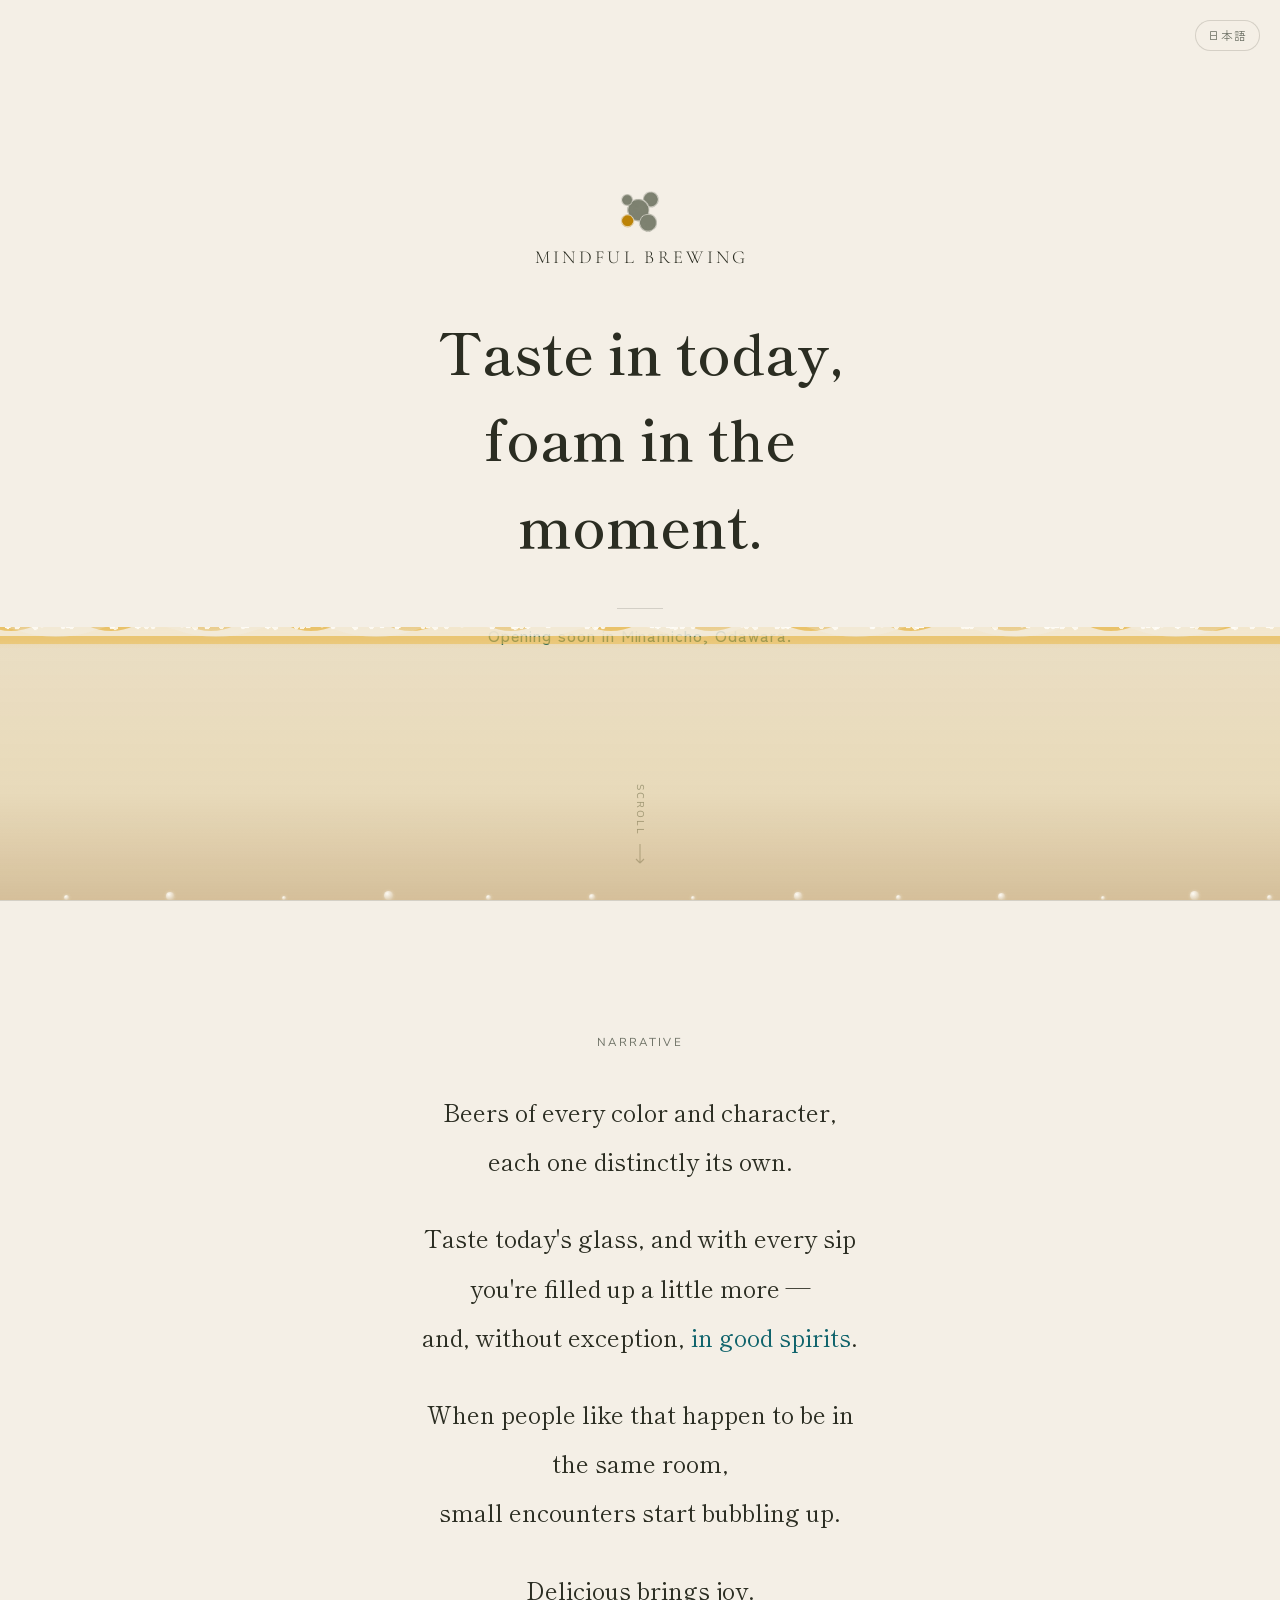
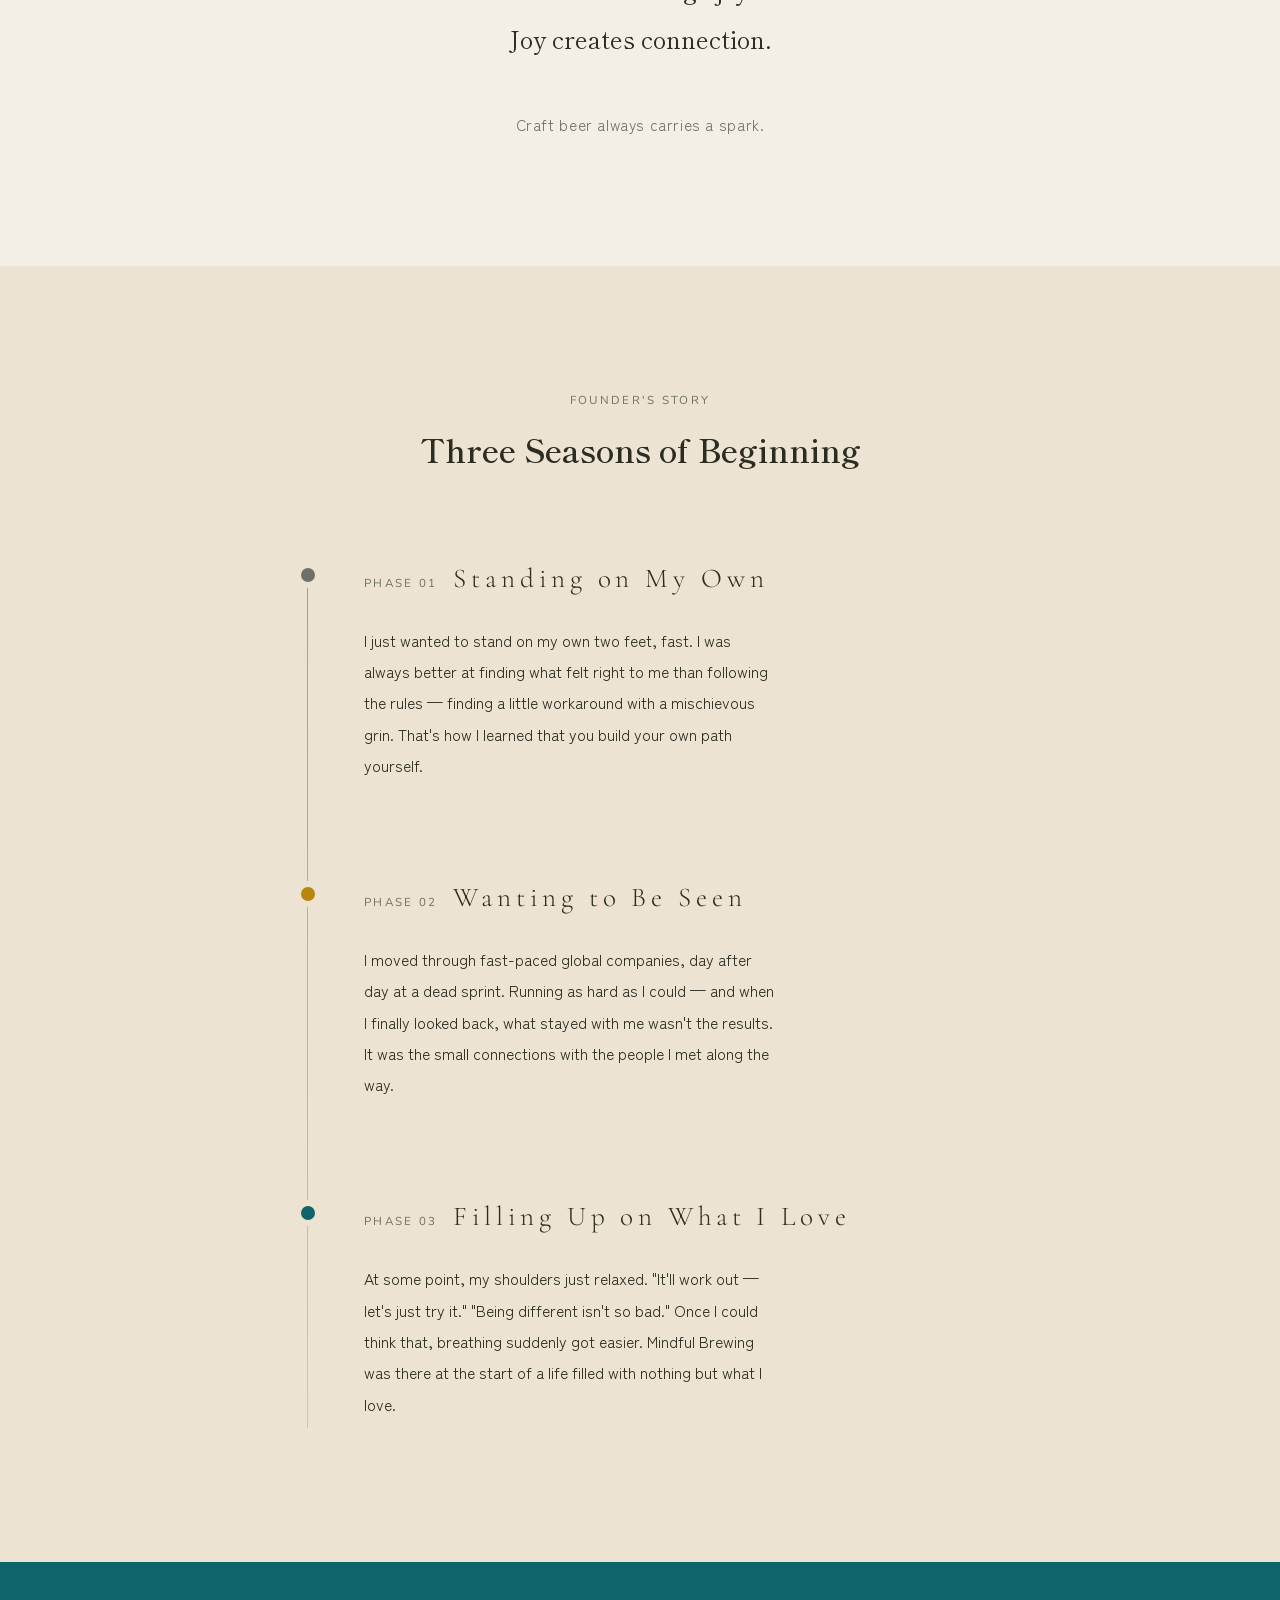
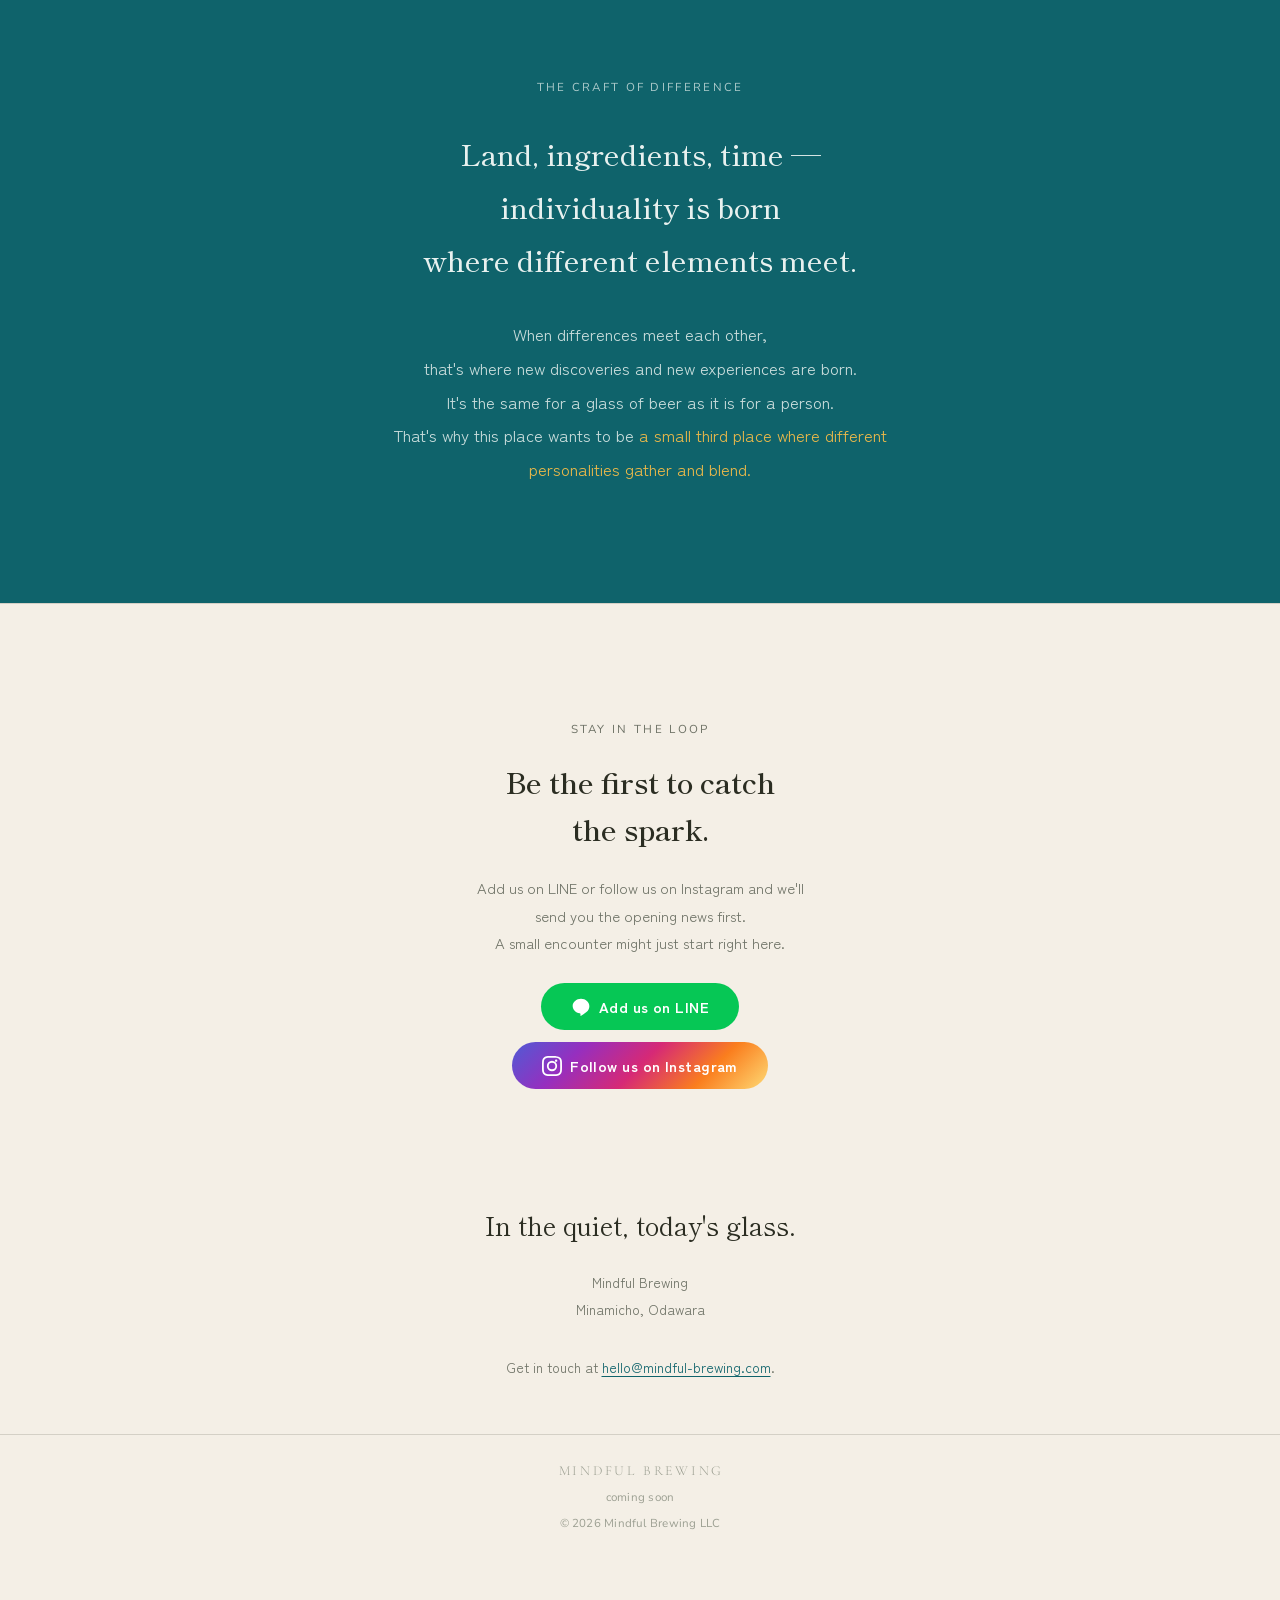
==== commit ff7a75f2: "Remove the note under the signup buttons Co-Authored-By: Claude Sonnet 5 <noreply@anthropic.com> Cla" ====
--- a/en/index.html
+++ b/en/index.html
@@ -150,9 +150,7 @@
         <svg class="instagram-icon" width="20" height="20" viewBox="0 0 24 24" aria-hidden="true"><path fill="currentColor" d="M12 2.16c3.2 0 3.58.01 4.85.07 1.17.05 1.8.25 2.23.41.56.22.96.48 1.38.9.42.42.68.82.9 1.38.16.42.36 1.06.41 2.23.06 1.27.07 1.65.07 4.85s-.01 3.58-.07 4.85c-.05 1.17-.25 1.8-.41 2.23-.22.56-.48.96-.9 1.38-.42.42-.82.68-1.38.9-.42.16-1.06.36-2.23.41-1.27.06-1.65.07-4.85.07s-3.58-.01-4.85-.07c-1.17-.05-1.8-.25-2.23-.41-.56-.22-.96-.48-1.38-.9-.42-.42-.68-.82-.9-1.38-.16-.42-.36-1.06-.41-2.23-.06-1.27-.07-1.65-.07-4.85s.01-3.58.07-4.85c.05-1.17.25-1.8.41-2.23.22-.56.48-.96.9-1.38.42-.42.82-.68 1.38-.9.42-.16 1.06-.36 2.23-.41 1.27-.06 1.65-.07 4.85-.07ZM12 0C8.74 0 8.33.01 7.05.07c-1.28.06-2.15.26-2.91.56-.79.31-1.46.72-2.13 1.38-.66.67-1.07 1.34-1.38 2.13-.3.76-.5 1.63-.56 2.91C.01 8.33 0 8.74 0 12s.01 3.67.07 4.95c.06 1.28.26 2.15.56 2.91.31.79.72 1.46 1.38 2.13.67.66 1.34 1.07 2.13 1.38.76.3 1.63.5 2.91.56C8.33 23.99 8.74 24 12 24s3.67-.01 4.95-.07c1.28-.06 2.15-.26 2.91-.56.79-.31 1.46-.72 2.13-1.38.66-.67 1.07-1.34 1.38-2.13.3-.76.5-1.63.56-2.91.06-1.28.07-1.69.07-4.95s-.01-3.67-.07-4.95c-.06-1.28-.26-2.15-.56-2.91-.31-.79-.72-1.46-1.38-2.13C21.32 1.5 20.65 1.09 19.86.78c-.76-.3-1.63-.5-2.91-.56C15.67.01 15.26 0 12 0Zm0 5.84A6.16 6.16 0 1 0 12 18.16 6.16 6.16 0 0 0 12 5.84Zm0 10.16A4 4 0 1 1 12 8a4 4 0 0 1 0 8Zm6.41-10.4a1.44 1.44 0 1 1-2.88 0 1.44 1.44 0 0 1 2.88 0Z"/></svg>
         Follow us on Instagram
       </a>
-    </div>
-    <p class="signup-note">We'll only reach out when it matters.<br>Unfollow or block anytime.</p>
-  </div>
+    </div>  </div>
 </section>
 
 <!-- CLOSING -->
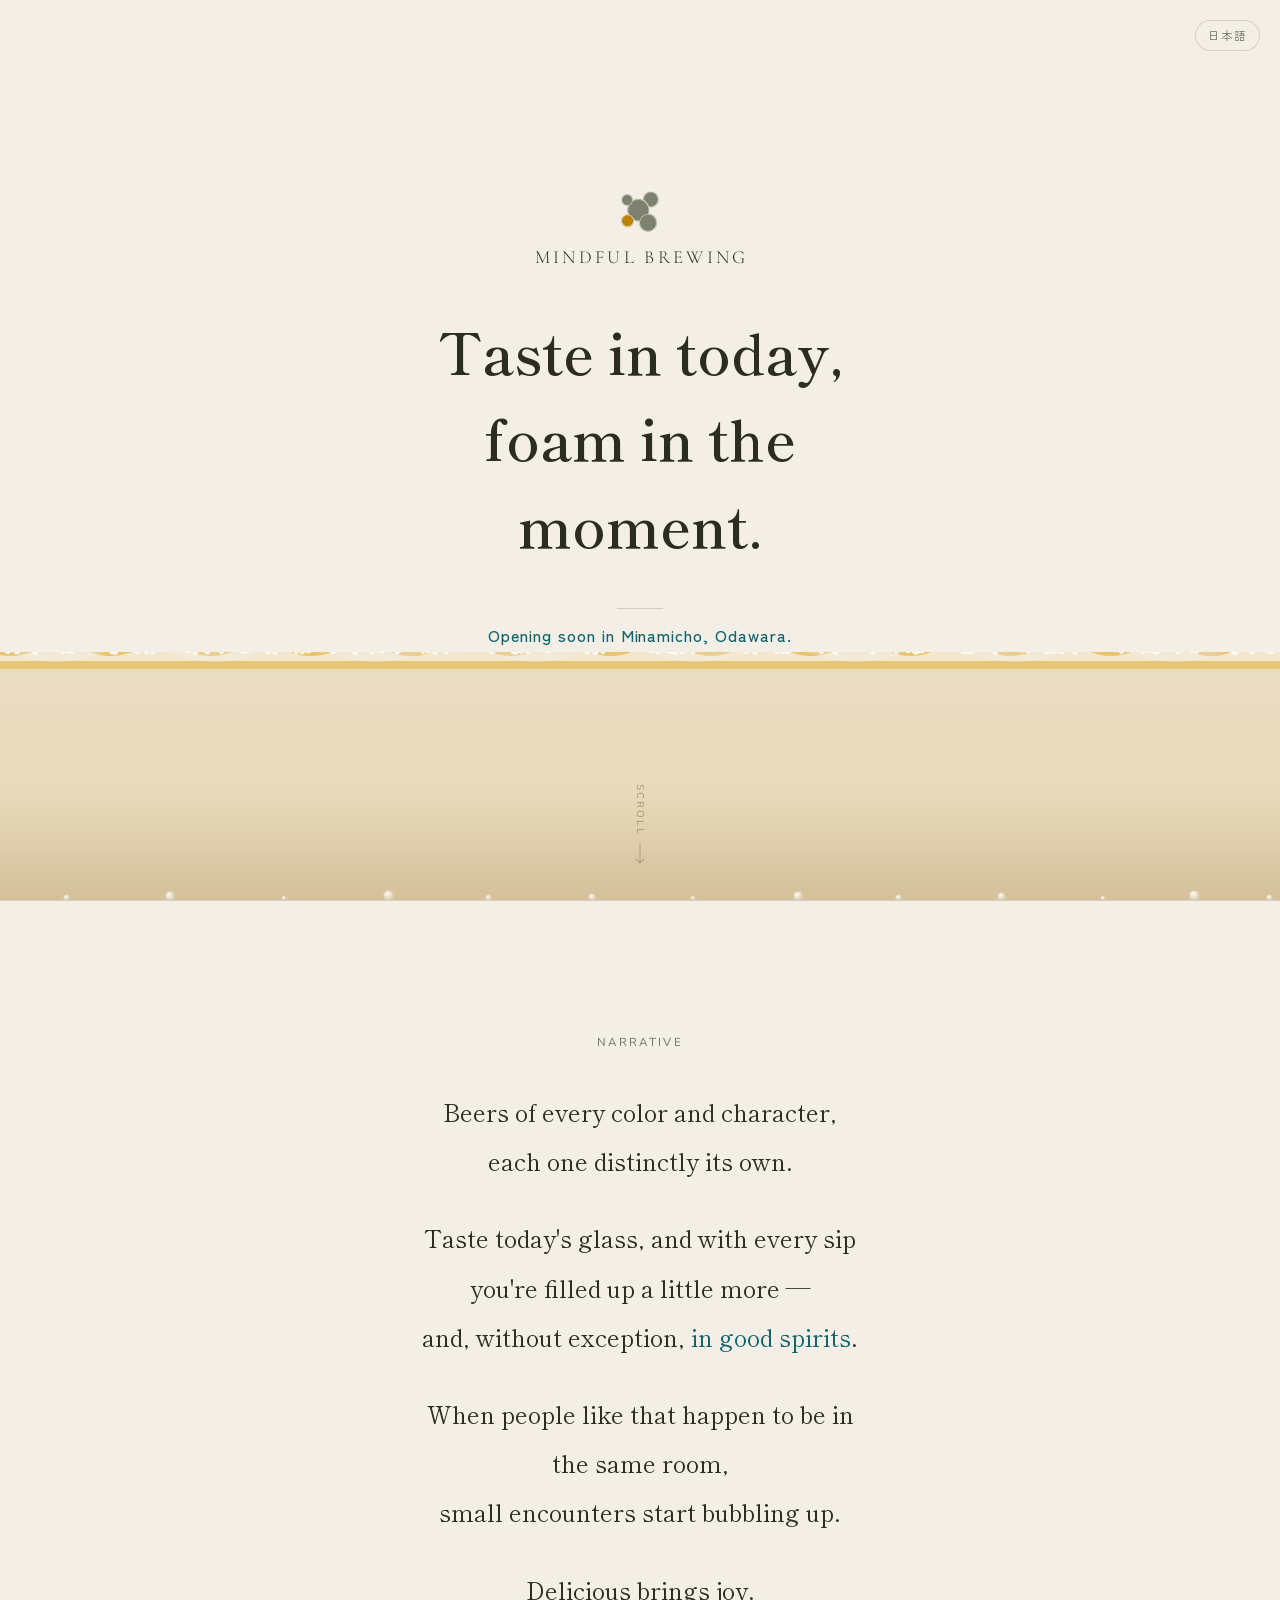
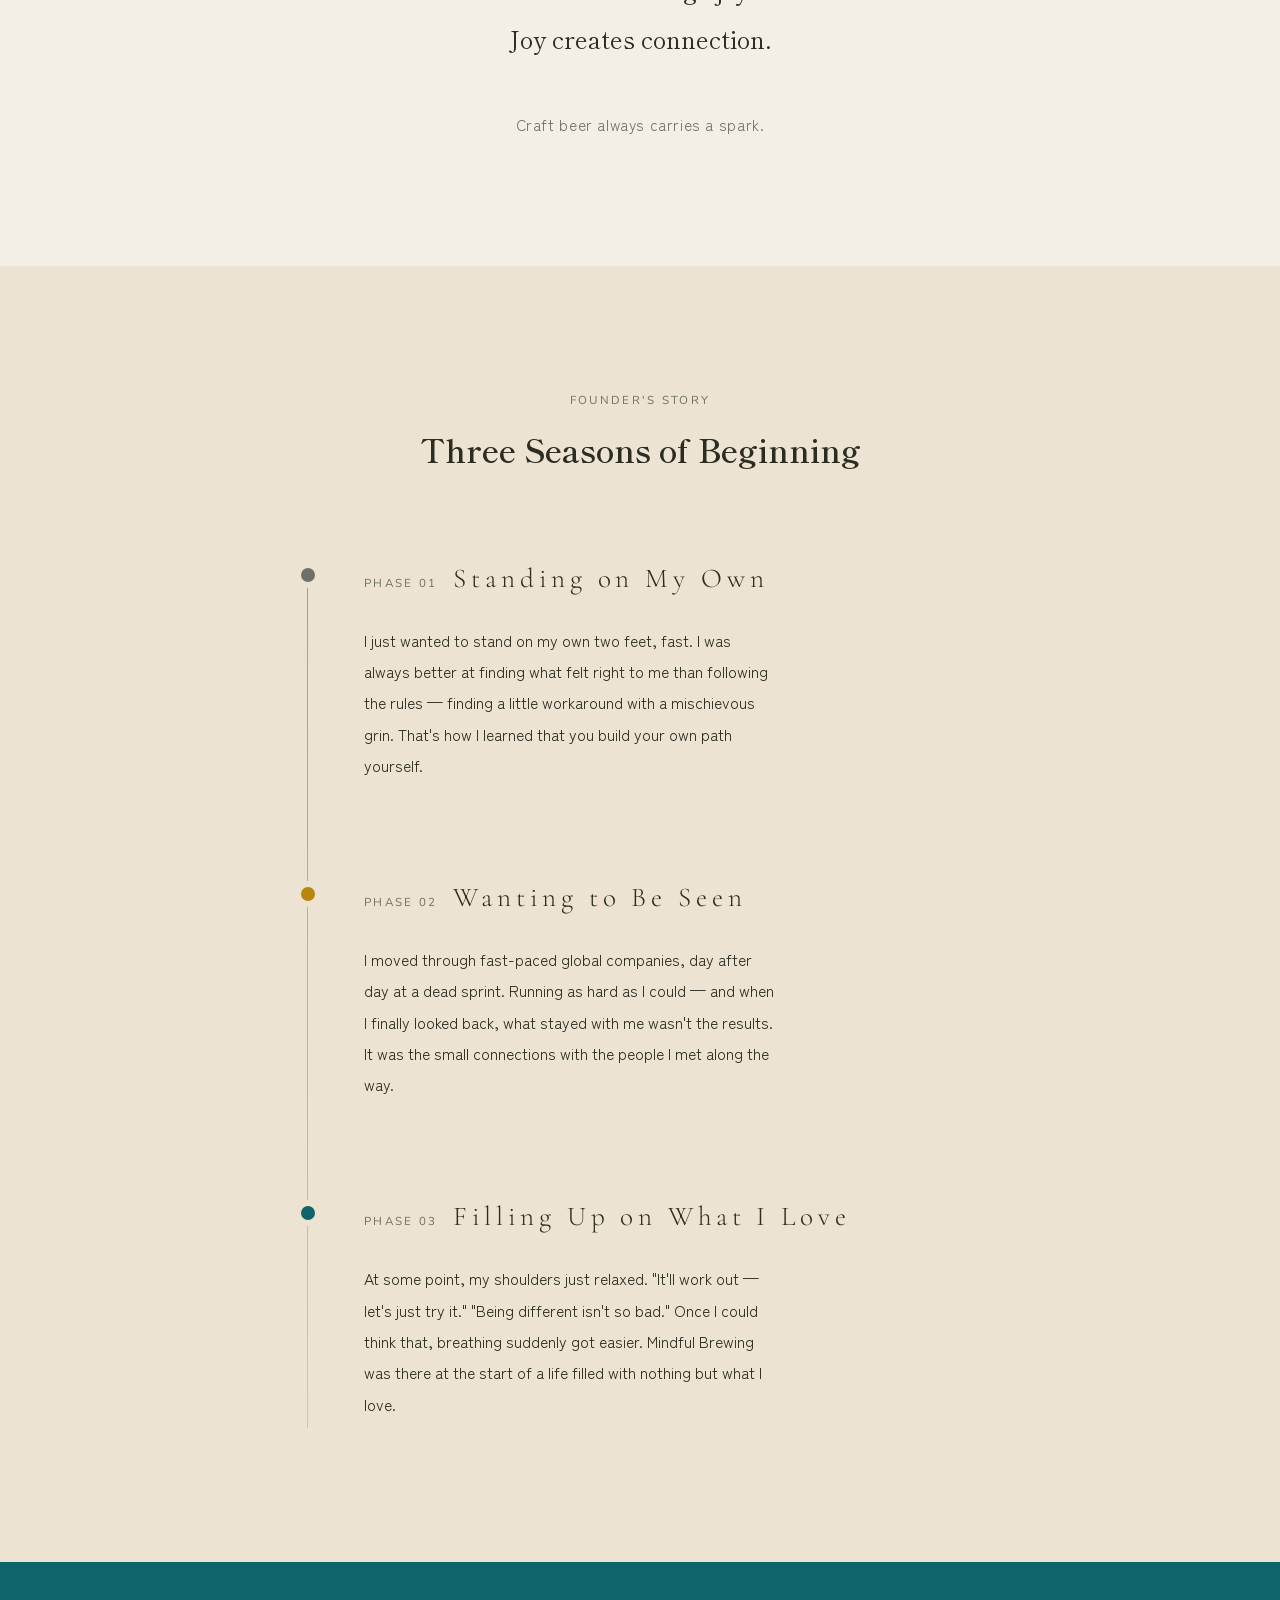
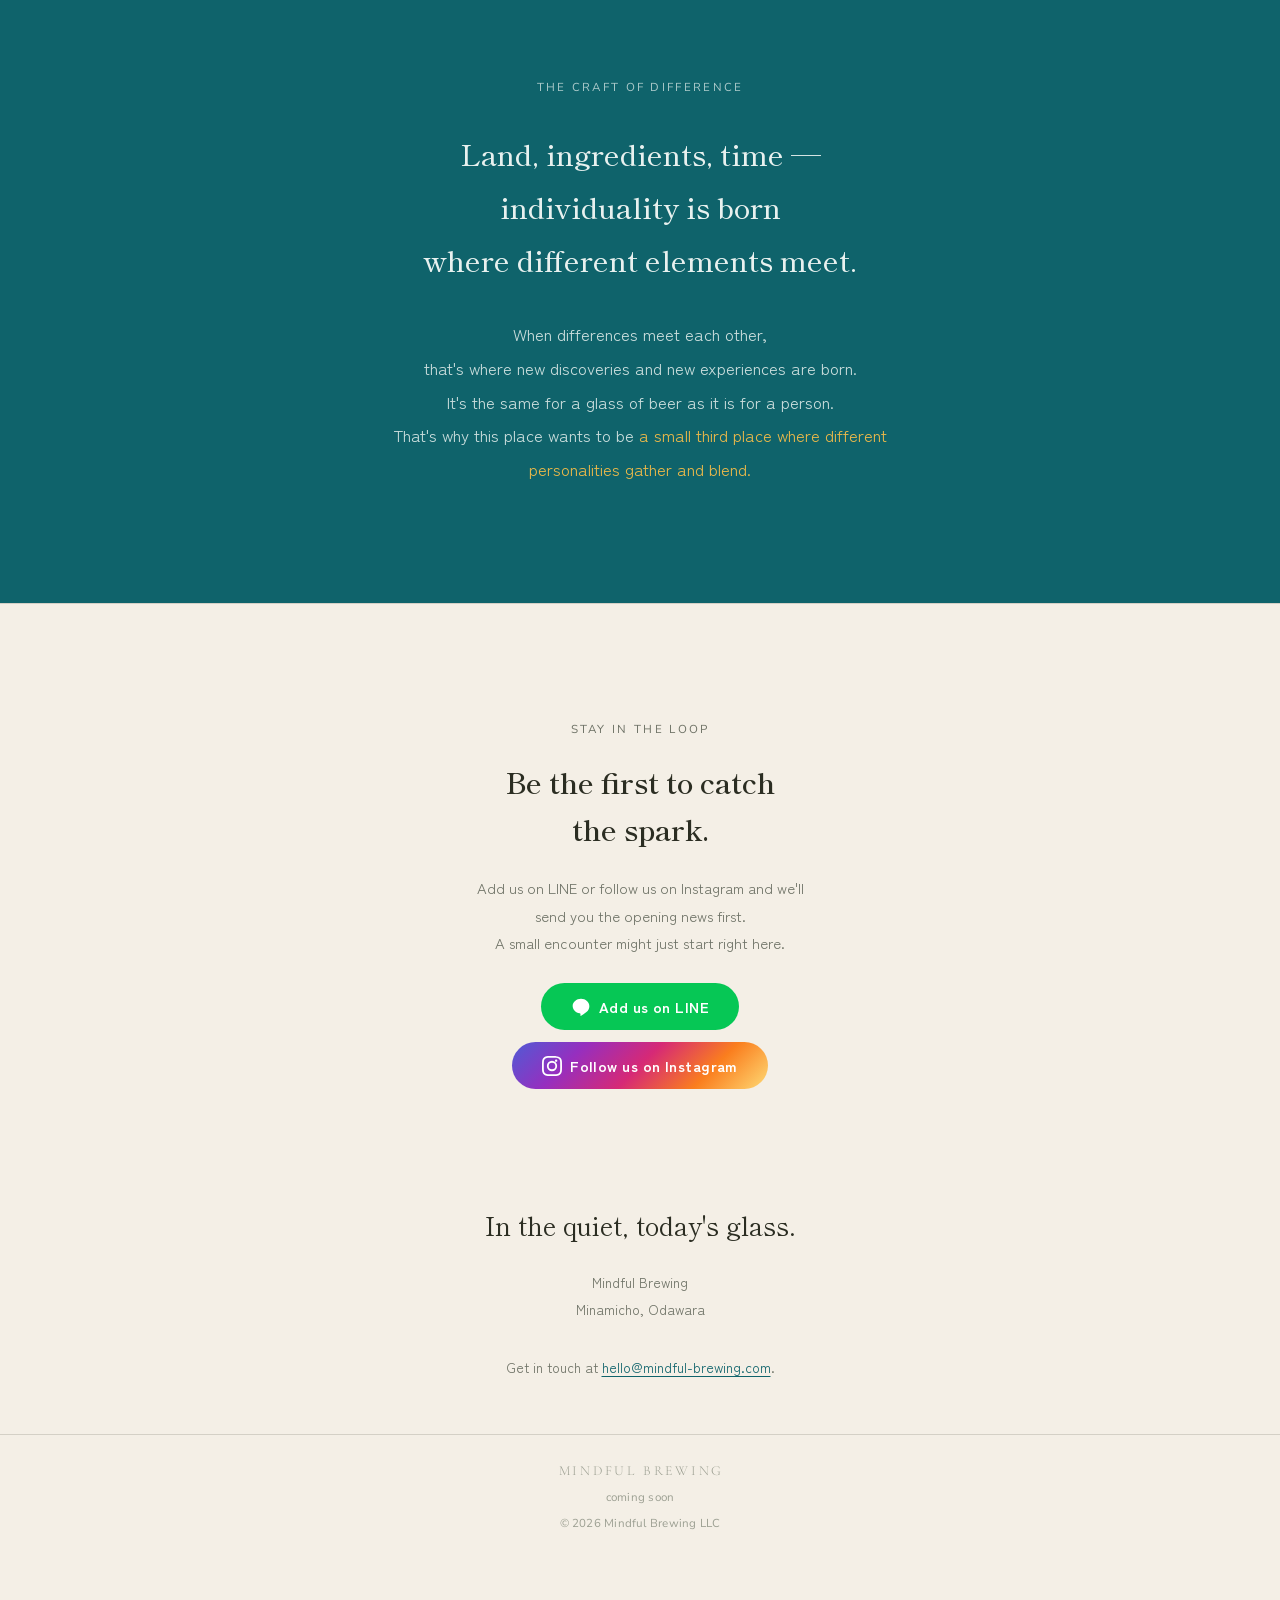
==== commit 430b5ddc: "Basic SEO pass: keyword-rich title tags and LocalBusiness structured data - Titles now include locat" ====
--- a/en/index.html
+++ b/en/index.html
@@ -3,7 +3,7 @@
 <head>
 <meta charset="utf-8">
 <meta name="viewport" content="width=device-width,initial-scale=1,viewport-fit=cover">
-<title>Mindful Brewing</title>
+<title>Mindful Brewing | Craft Beer Taproom in Odawara, Japan (Opening Soon)</title>
 <meta name="description" content="Taste in today, foam in the moment. A 10-seat craft beer room opening soon in Minamicho, Odawara.">
 <link rel="preconnect" href="https://fonts.googleapis.com">
 <link rel="preconnect" href="https://fonts.gstatic.com" crossorigin>
@@ -16,6 +16,29 @@
   function gtag(){dataLayer.push(arguments);}
   gtag('js', new Date());
   gtag('config', 'G-1BBQNWQM2M');
+</script>
+<script type="application/ld+json">
+{
+  "@context": "https://schema.org",
+  "@type": "BarOrPub",
+  "name": "Mindful Brewing",
+  "alternateName": "マインドフルブリューイング",
+  "description": "A craft beer taproom opening soon in Minamicho, Odawara, Kanagawa. A 10-seat counter space serving distinctive craft beers and the non-alcoholic \"Quiet IPA\".",
+  "url": "https://teaser.mindful-brewing.com/en/",
+  "image": "https://teaser.mindful-brewing.com/assets/brand-mark.png",
+  "address": {
+    "@type": "PostalAddress",
+    "streetAddress": "2-2-17 Minamicho",
+    "addressLocality": "Odawara",
+    "addressRegion": "Kanagawa",
+    "postalCode": "250-0013",
+    "addressCountry": "JP"
+  },
+  "sameAs": [
+    "https://www.instagram.com/mindful_brewing",
+    "https://line.me/R/ti/p/@970zmoja"
+  ]
+}
 </script>
 </head>
 <body>
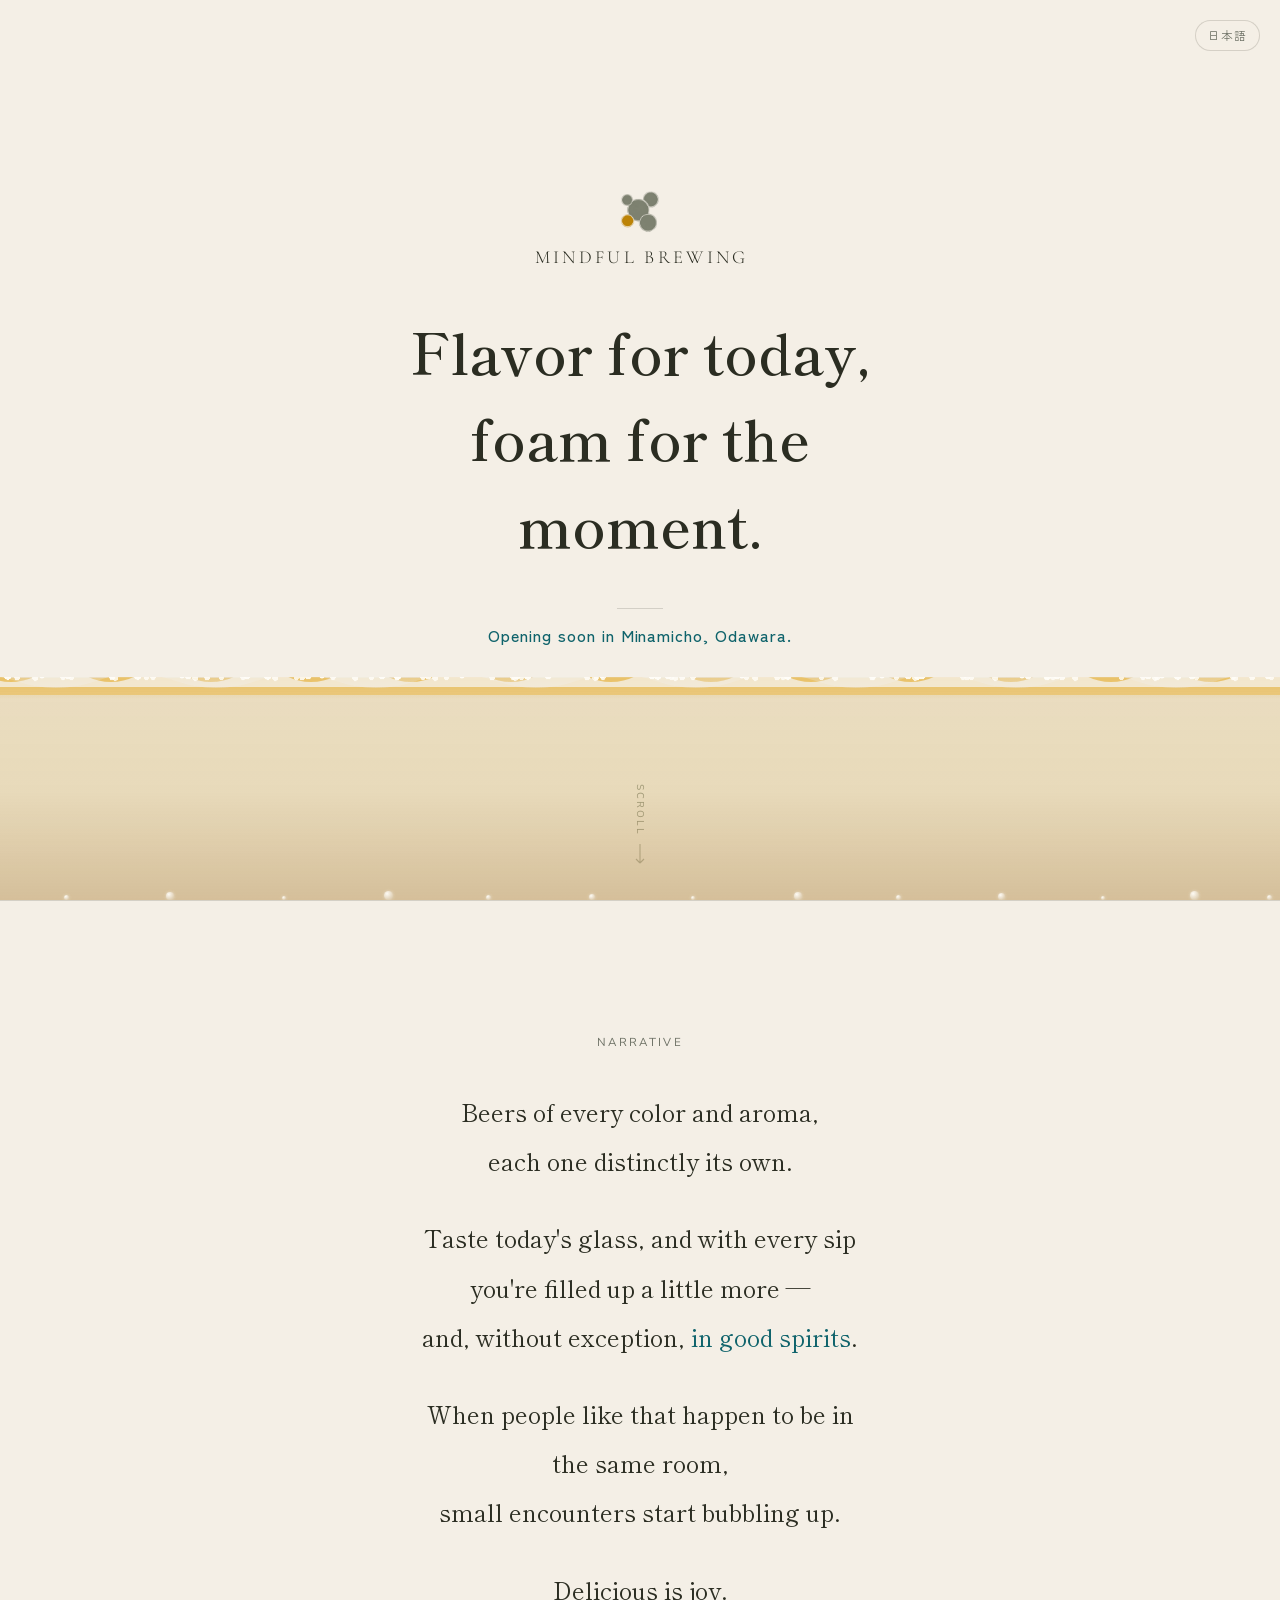
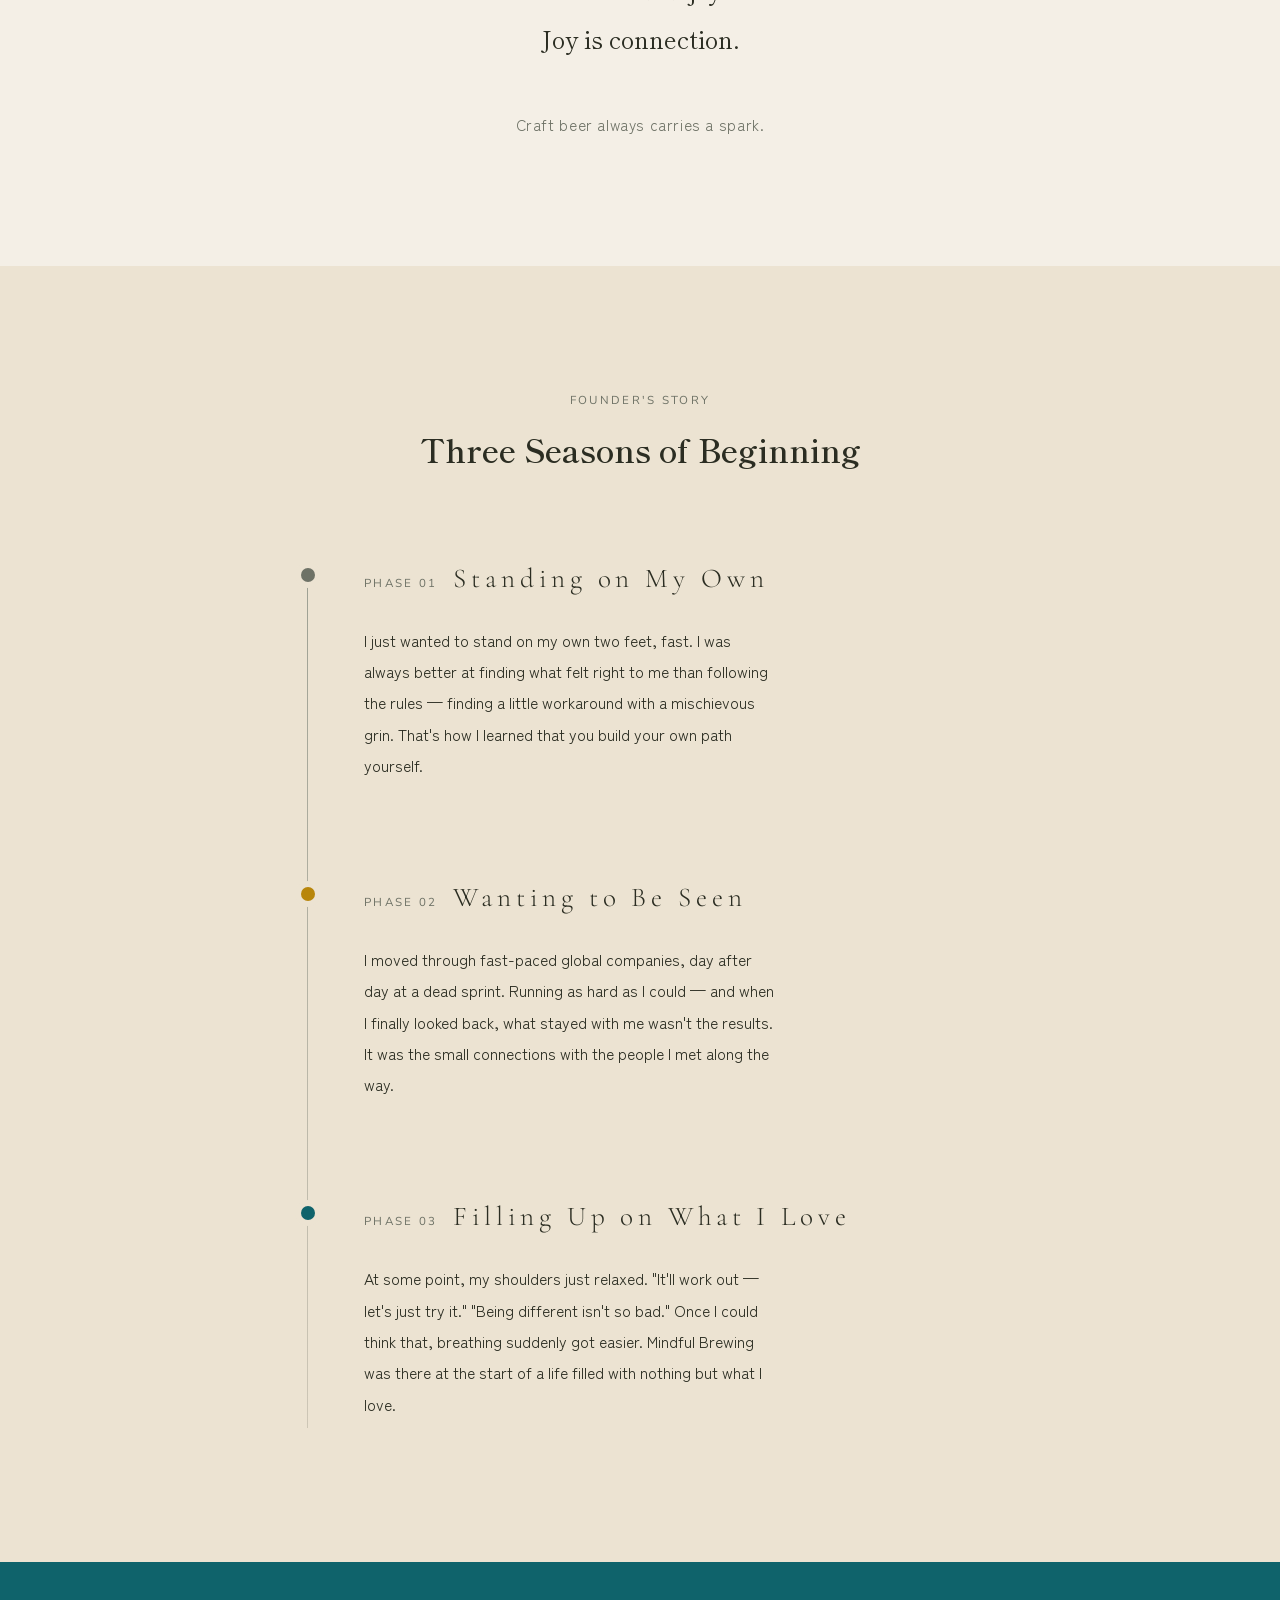
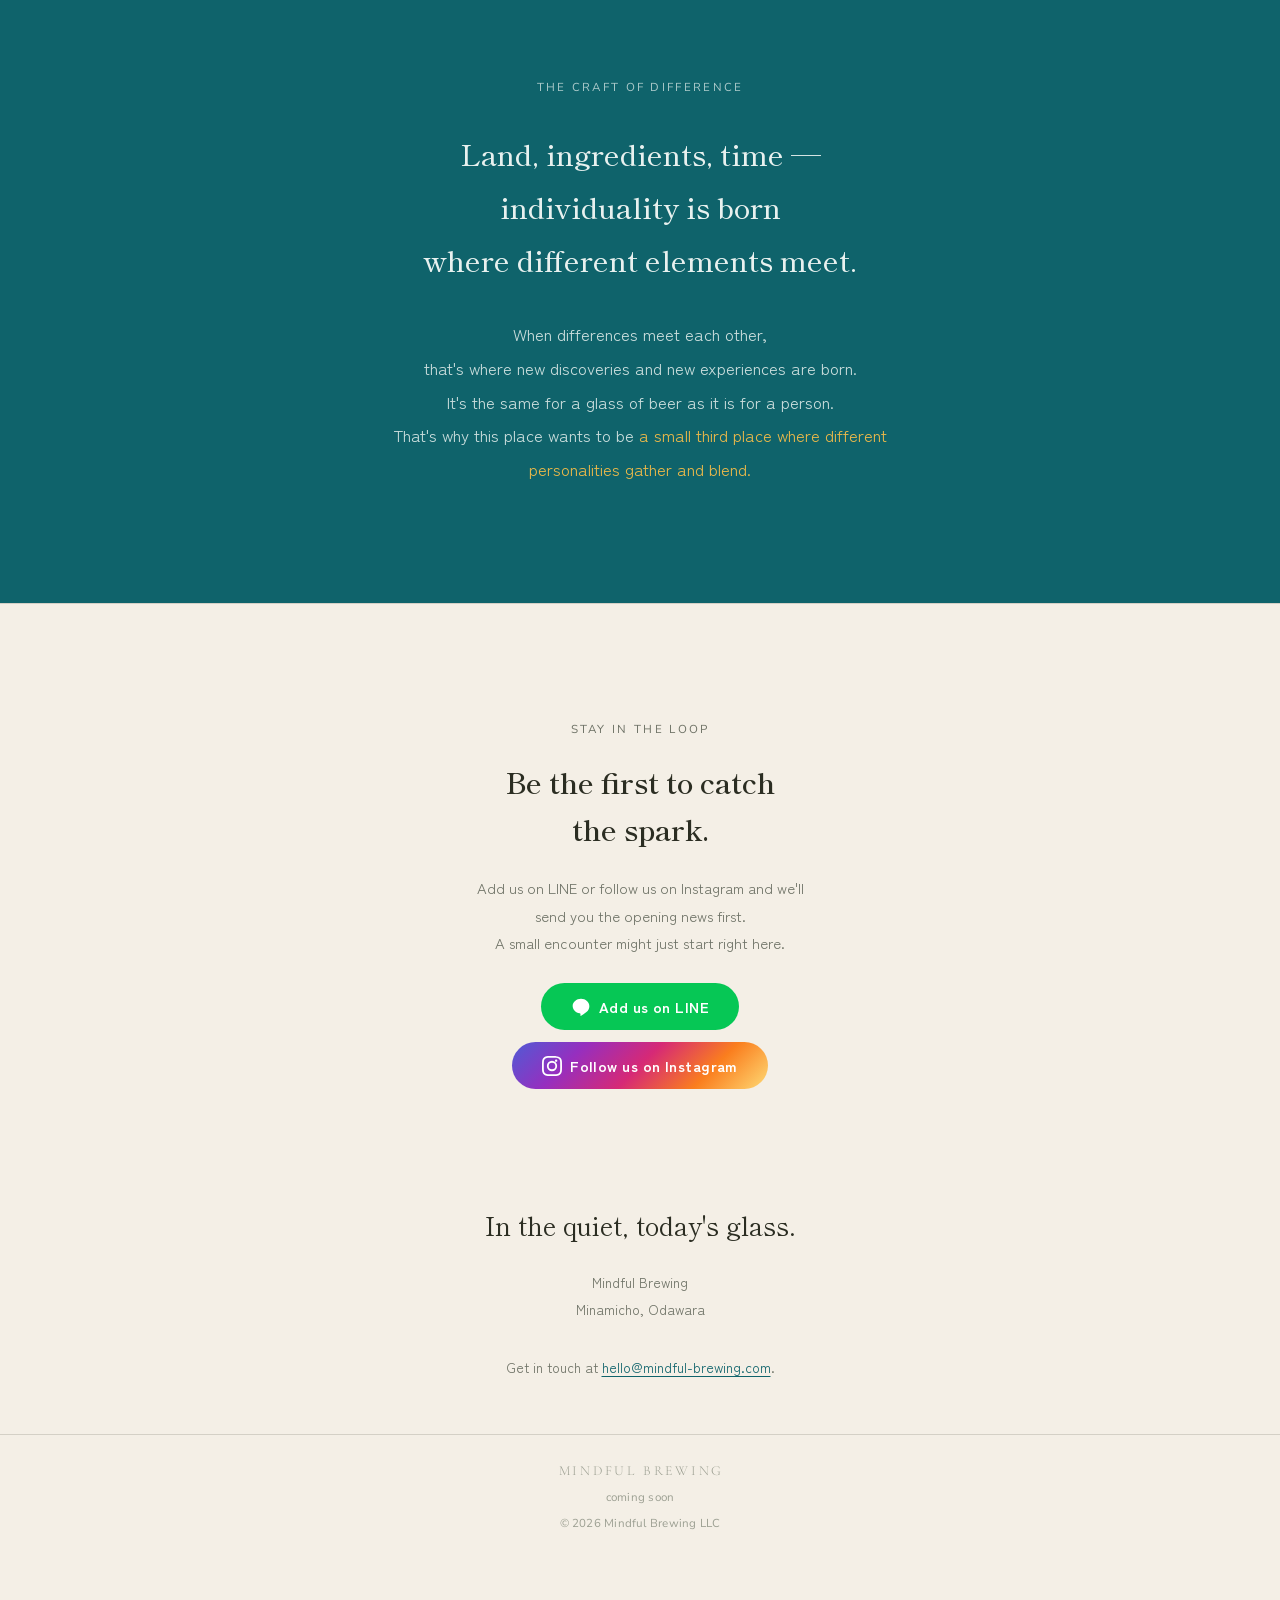
==== commit 41eb6e8e: "Refine English hero tagline and narrative copy Finalize hero tagline to "Flavor for today, foam for " ====
--- a/en/index.html
+++ b/en/index.html
@@ -4,7 +4,7 @@
 <meta charset="utf-8">
 <meta name="viewport" content="width=device-width,initial-scale=1,viewport-fit=cover">
 <title>Mindful Brewing | Craft Beer Taproom in Odawara, Japan (Opening Soon)</title>
-<meta name="description" content="Taste in today, foam in the moment. A 10-seat craft beer room opening soon in Minamicho, Odawara.">
+<meta name="description" content="Flavor for today, foam for the moment. A 10-seat craft beer room opening soon in Minamicho, Odawara.">
 <link rel="preconnect" href="https://fonts.googleapis.com">
 <link rel="preconnect" href="https://fonts.gstatic.com" crossorigin>
 <link href="https://fonts.googleapis.com/css2?family=Shippori+Mincho:wght@400;500;600;700;800&family=Zen+Kaku+Gothic+New:wght@300;400;500;700&family=Cormorant+Garamond:wght@300;400&family=Nunito+Sans:wght@300;400&display=swap" rel="stylesheet">
@@ -73,7 +73,7 @@
       <div class="mark-en">MINDFUL BREWING</div>
     </div>
 
-    <h1 class="vision serif fade-in fade-in-2">Taste in today,<br>foam in the moment.</h1>
+    <h1 class="vision serif fade-in fade-in-2">Flavor for today,<br>foam for the moment.</h1>
 
     <div class="coming-soon fade-in fade-in-3">
       <div class="rule"></div>
@@ -92,10 +92,10 @@
     <div class="narrative-kicker">
       <span class="kicker">NARRATIVE</span>
     </div>
-    <p>Beers of every color and character,<br>each one distinctly its own.</p>
+    <p>Beers of every color and aroma,<br>each one distinctly its own.</p>
     <p>Taste today's glass, and with every sip<br>you're filled up a little more —<br>and, without exception, <span class="em">in good spirits</span>.</p>
     <p>When people like that happen to be in the same room,<br>small encounters start bubbling up.</p>
-    <p>Delicious brings joy.<br>Joy creates connection.</p>
+    <p>Delicious is joy.<br>Joy is connection.</p>
     <p class="thesis-line">Craft beer always carries a spark.</p>
   </div>
 </section>
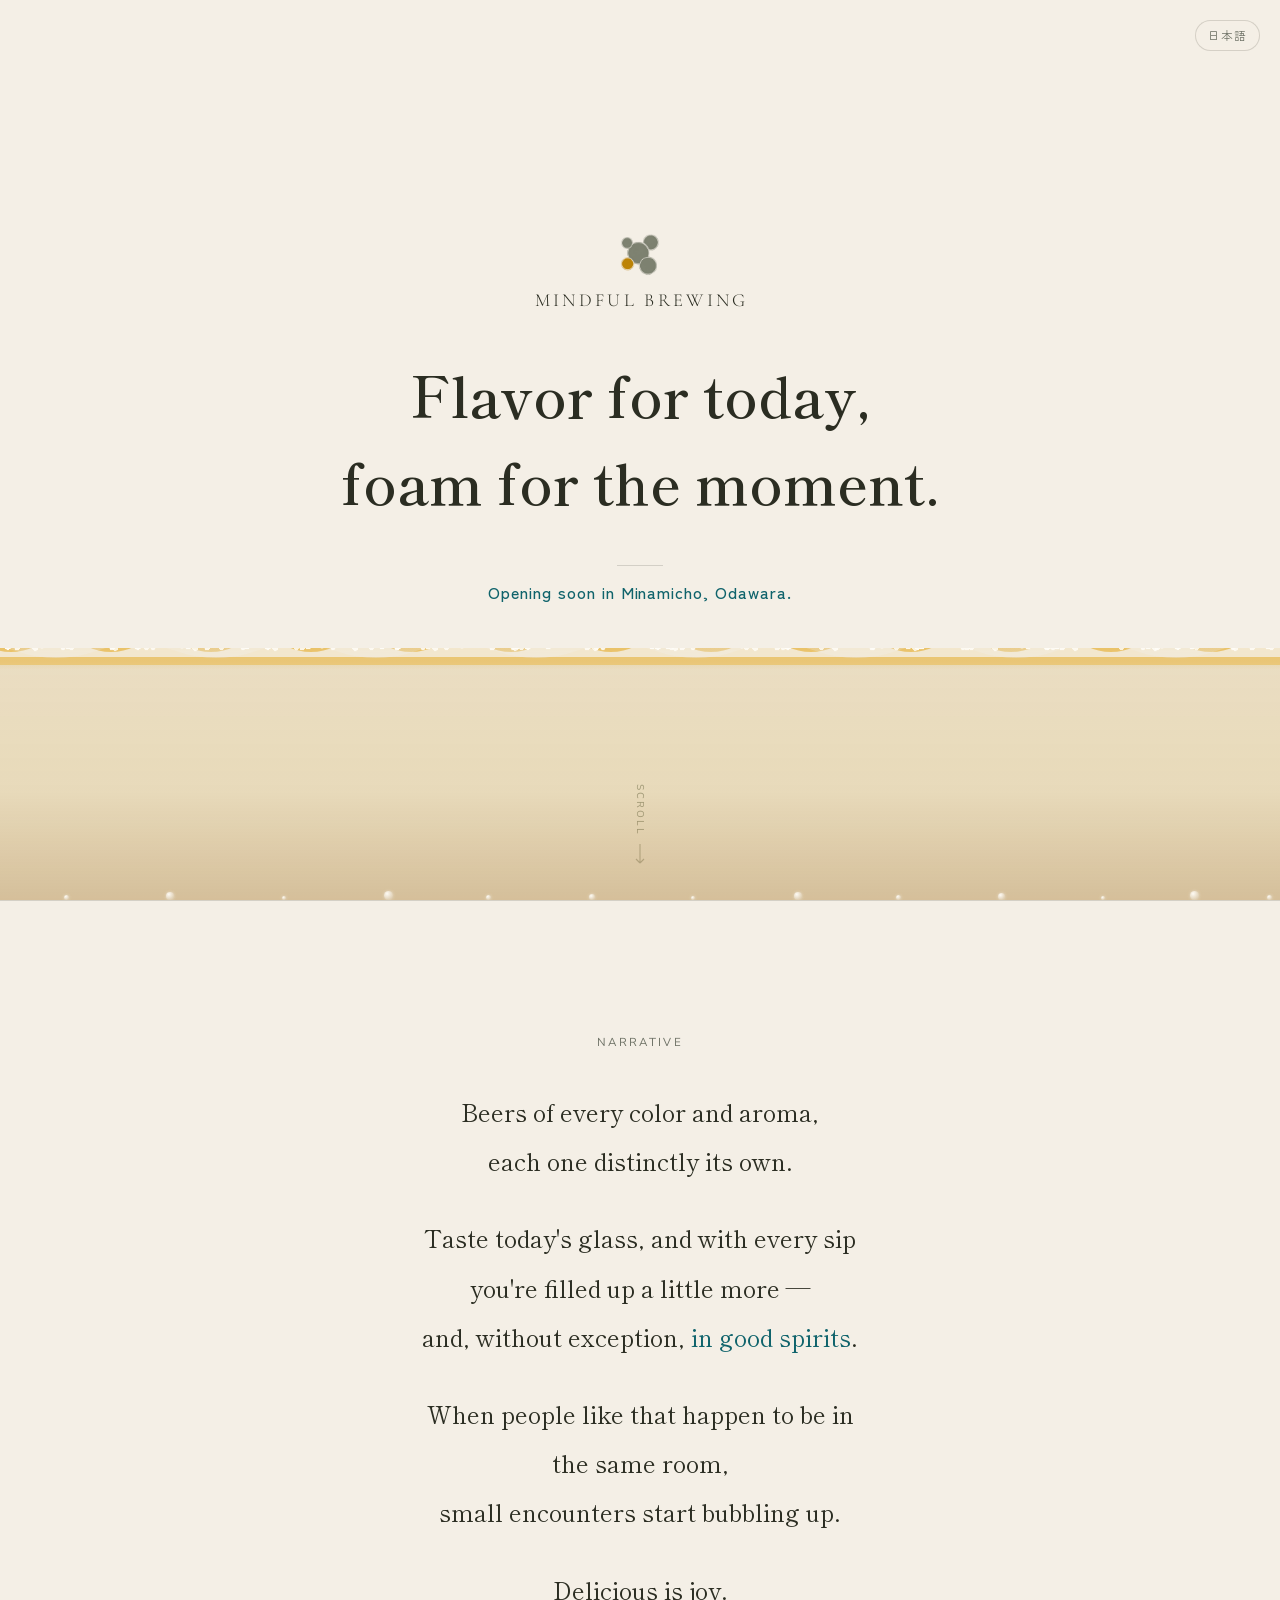
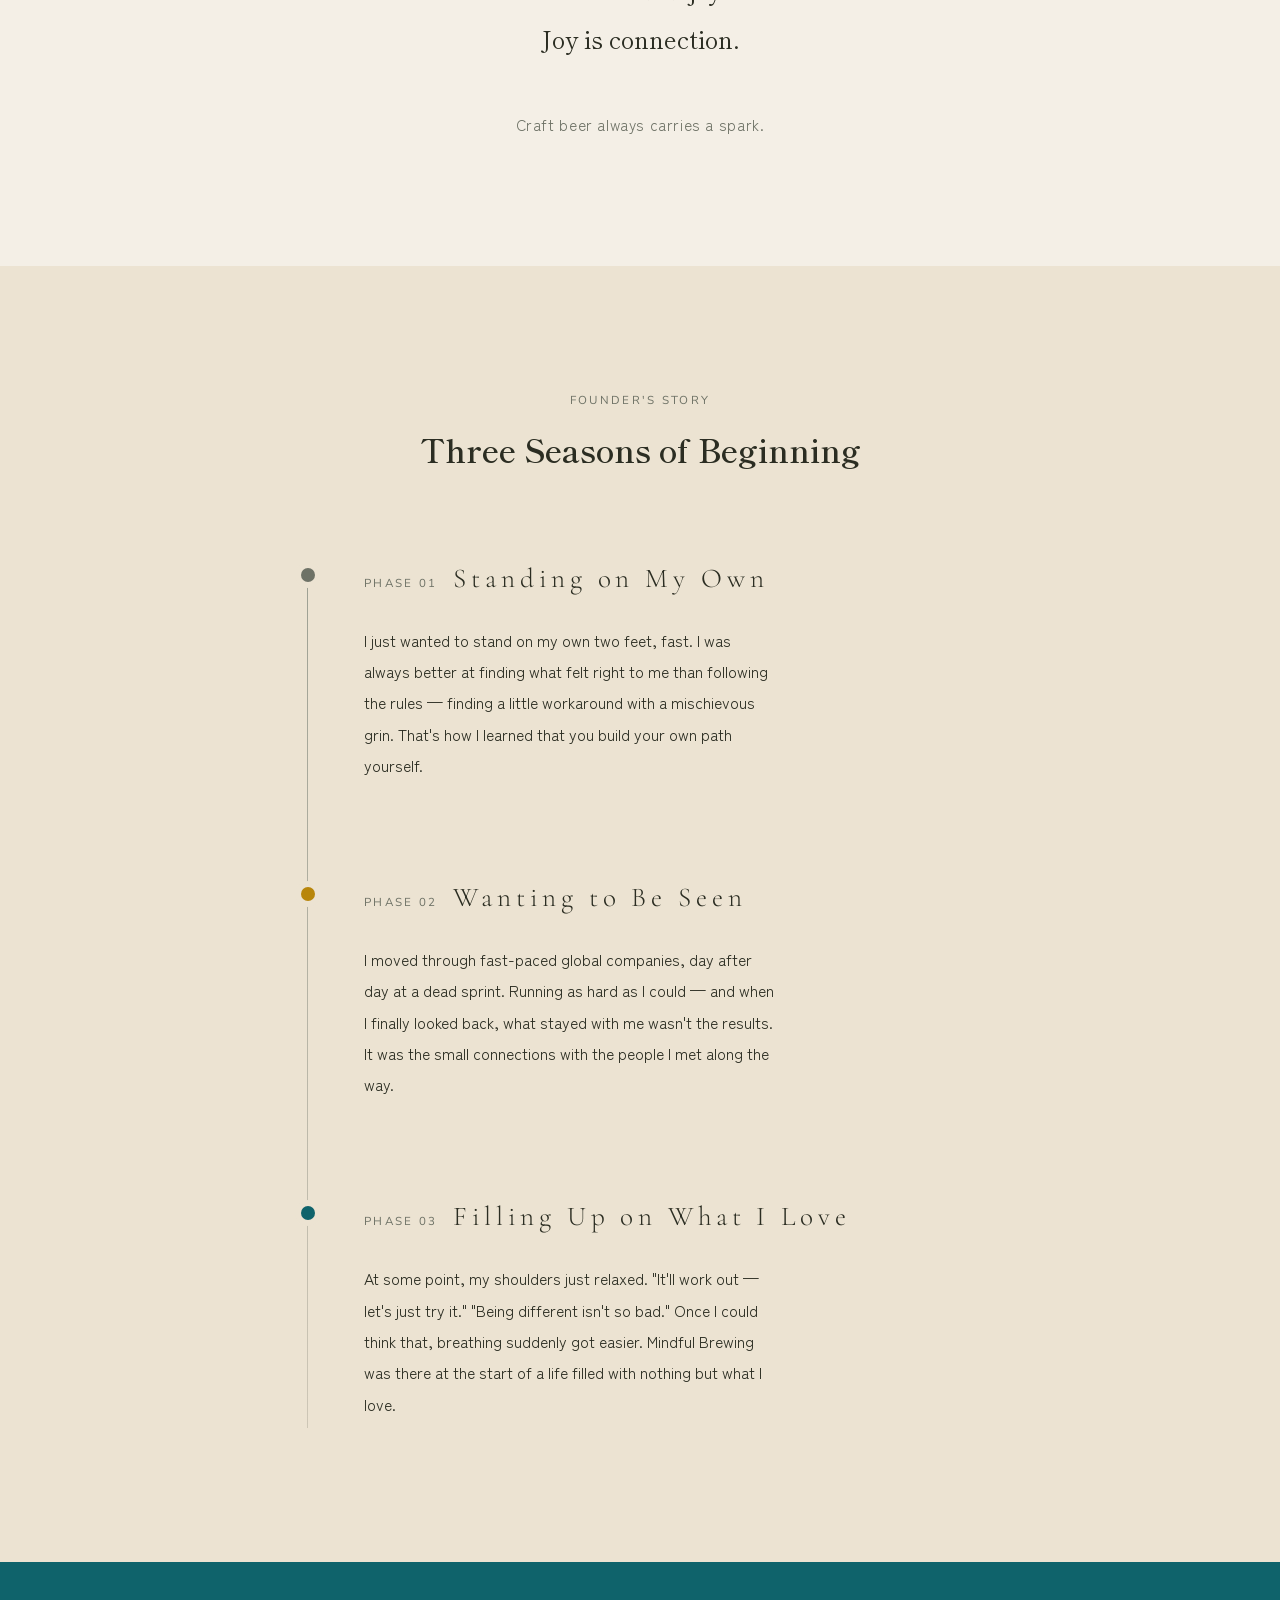
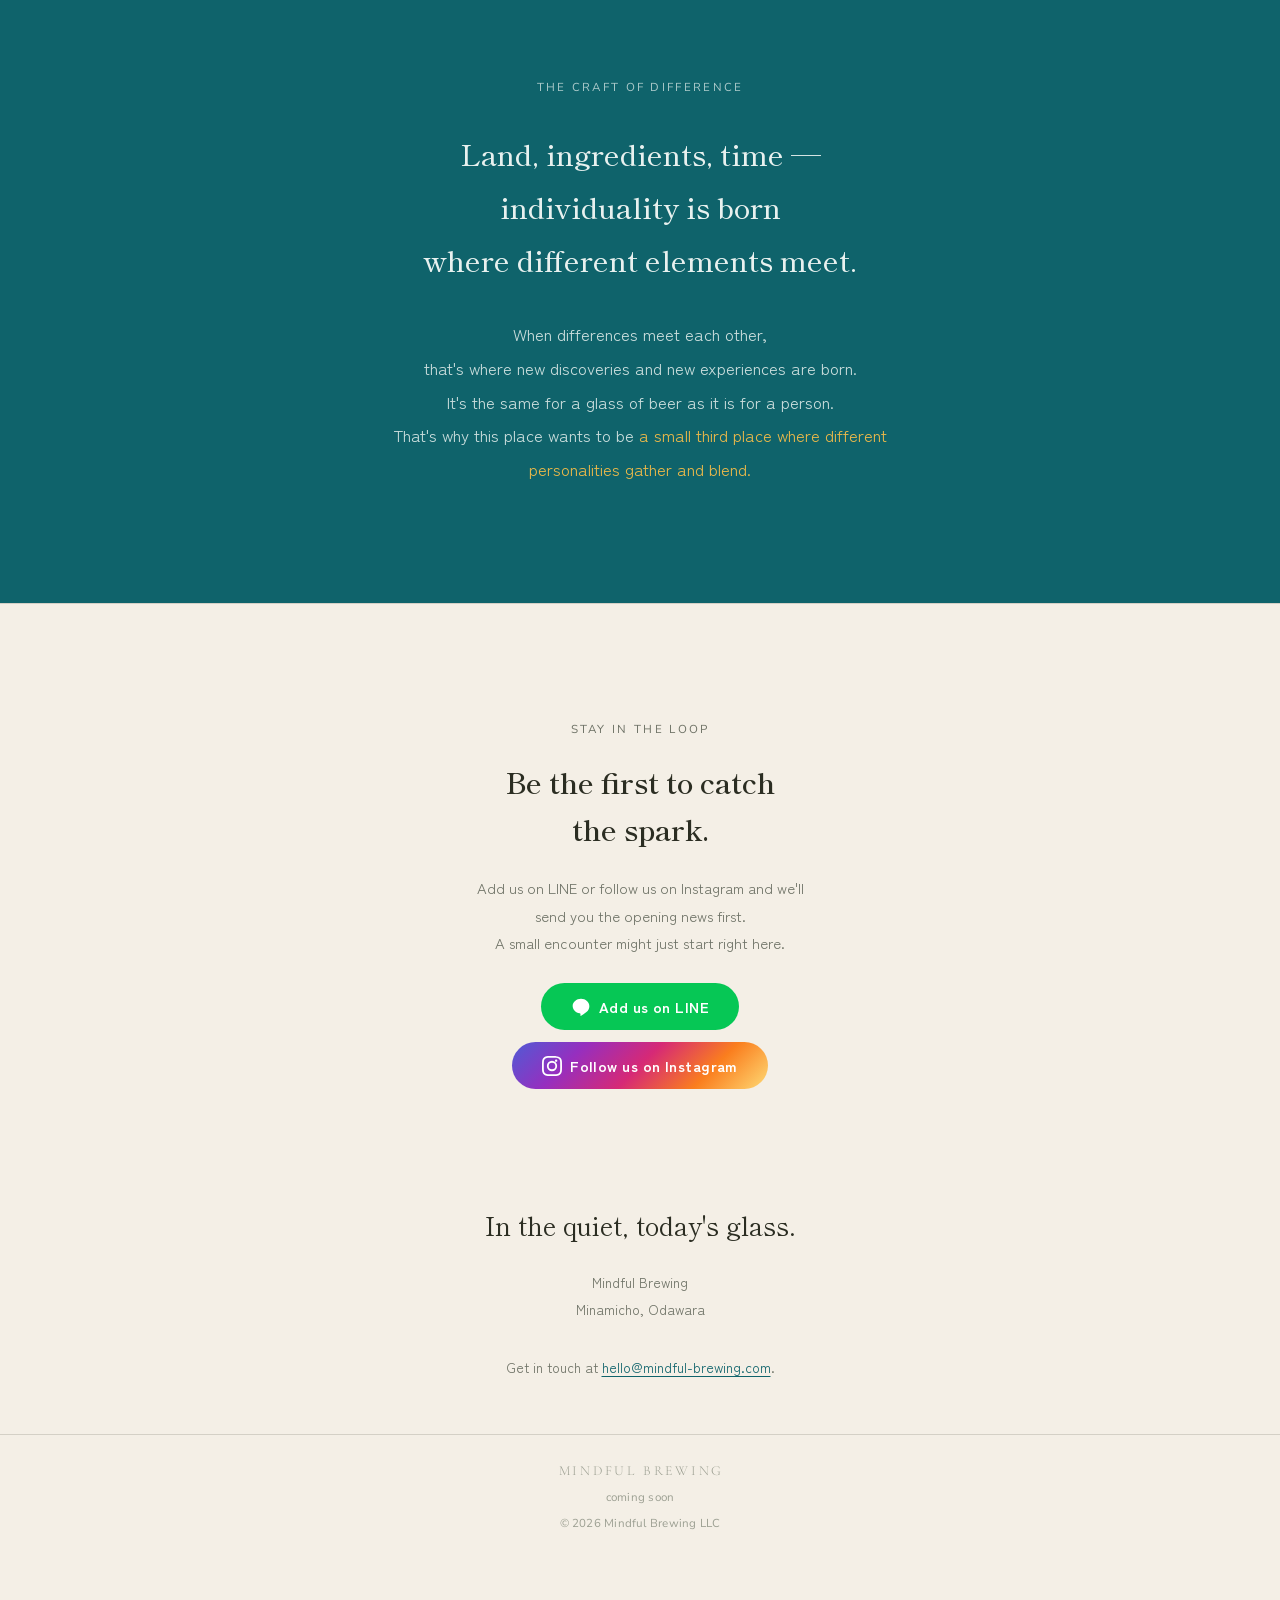
==== commit 4e508b62: "Add favicon using the bubble brand mark Cropped brand-mark.png to a square so the tab icon isn't squ" ====
--- a/en/index.html
+++ b/en/index.html
@@ -9,6 +9,7 @@
 <link rel="preconnect" href="https://fonts.gstatic.com" crossorigin>
 <link href="https://fonts.googleapis.com/css2?family=Shippori+Mincho:wght@400;500;600;700;800&family=Zen+Kaku+Gothic+New:wght@300;400;500;700&family=Cormorant+Garamond:wght@300;400&family=Nunito+Sans:wght@300;400&display=swap" rel="stylesheet">
 <link rel="stylesheet" href="../assets/styles.css">
+<link rel="icon" type="image/png" href="../assets/favicon.png">
 <!-- Google tag (gtag.js) -->
 <script async src="https://www.googletagmanager.com/gtag/js?id=G-1BBQNWQM2M"></script>
 <script>
--- a/assets/styles.css
+++ b/assets/styles.css
@@ -138,7 +138,7 @@
   font-size: clamp(1.9rem, 5.6vw, 3.5rem);
   line-height: 1.55;
   font-weight: 600;
-  max-width: 15ch;
+  max-width: 21ch;
 }
 
 .coming-soon {
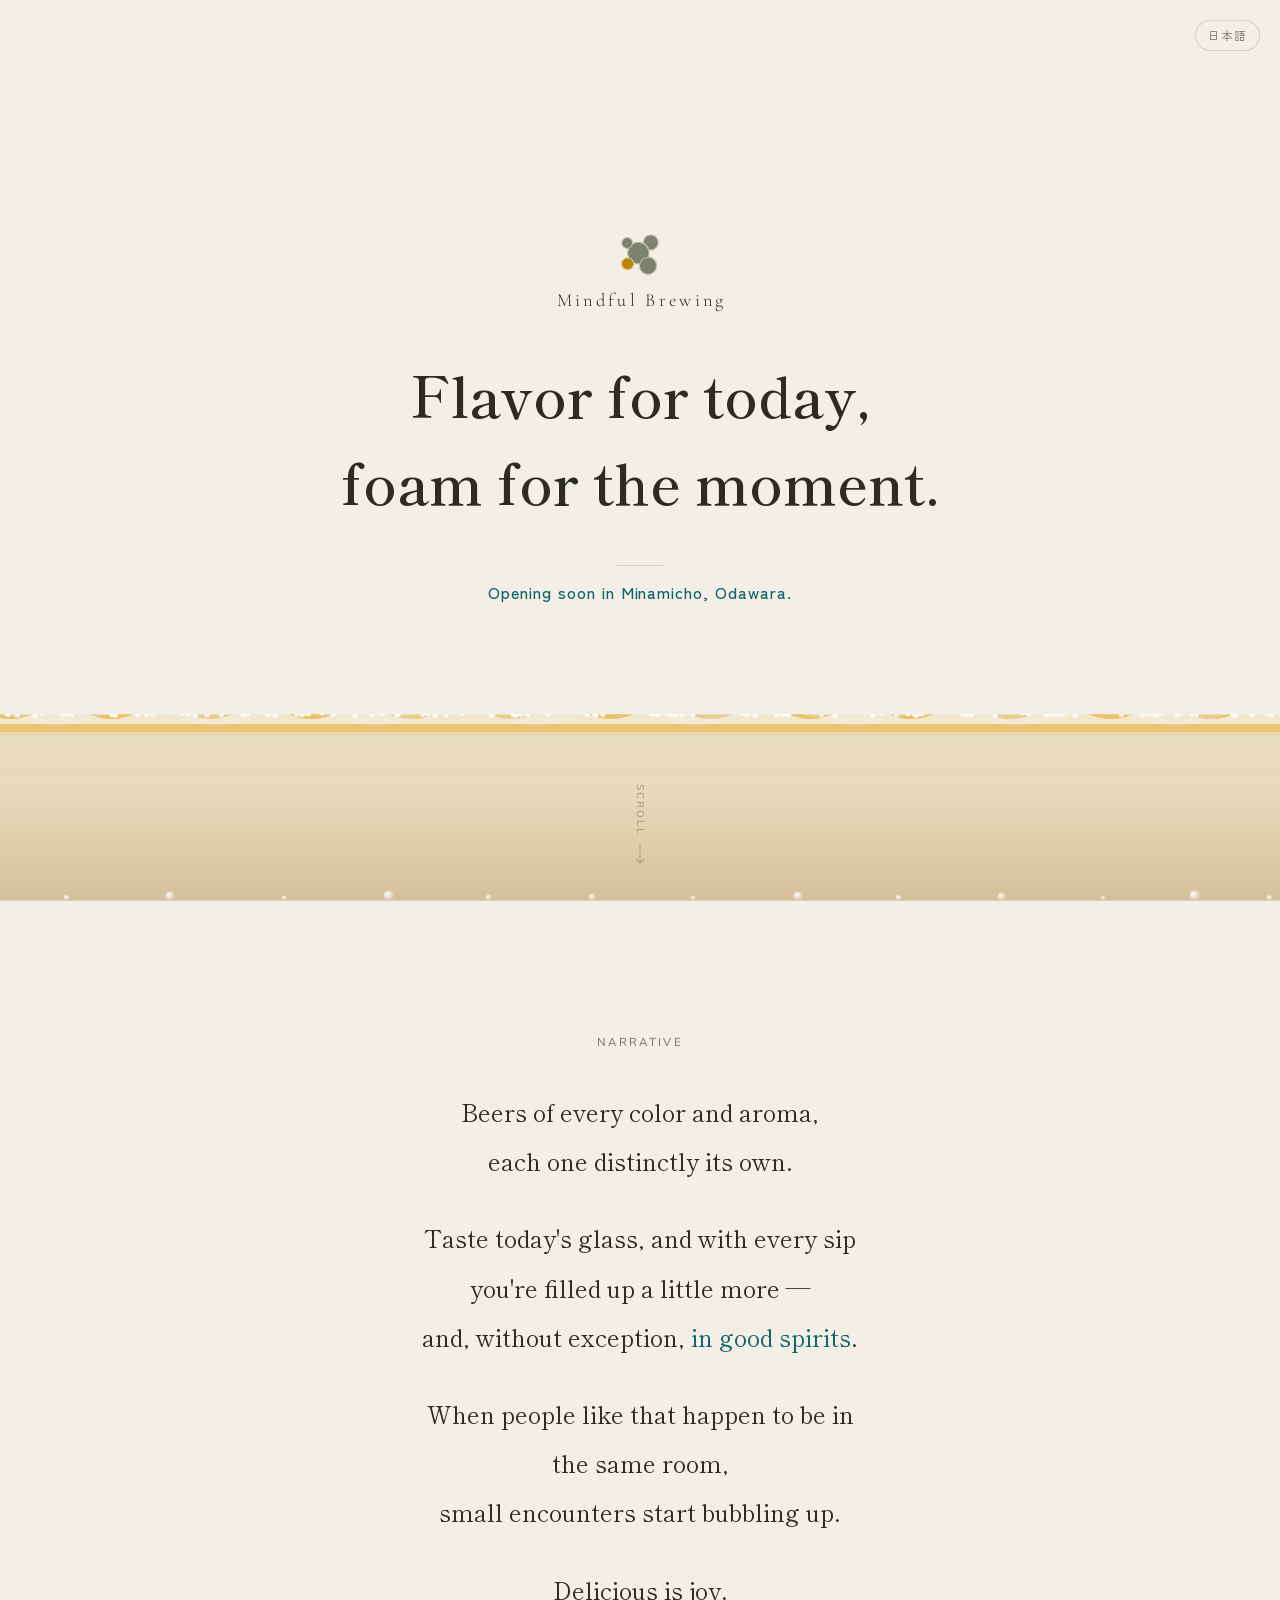
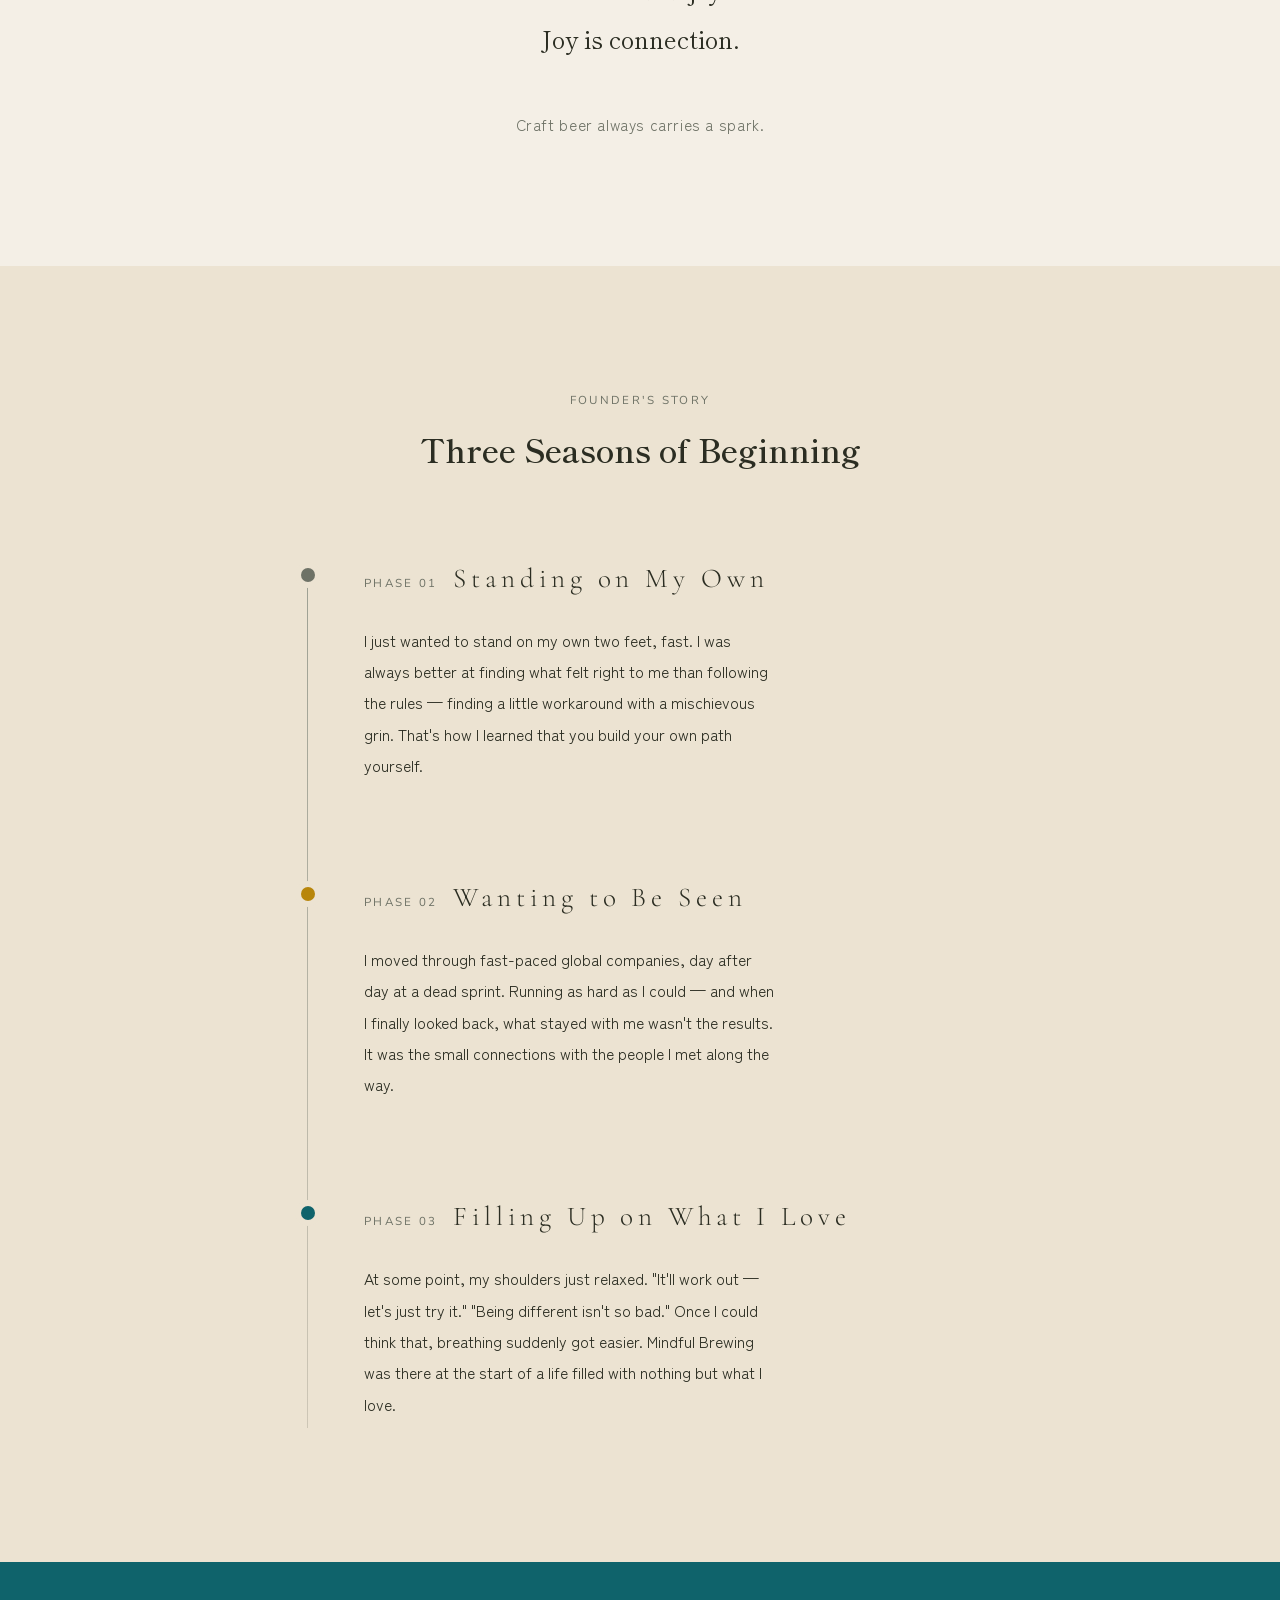
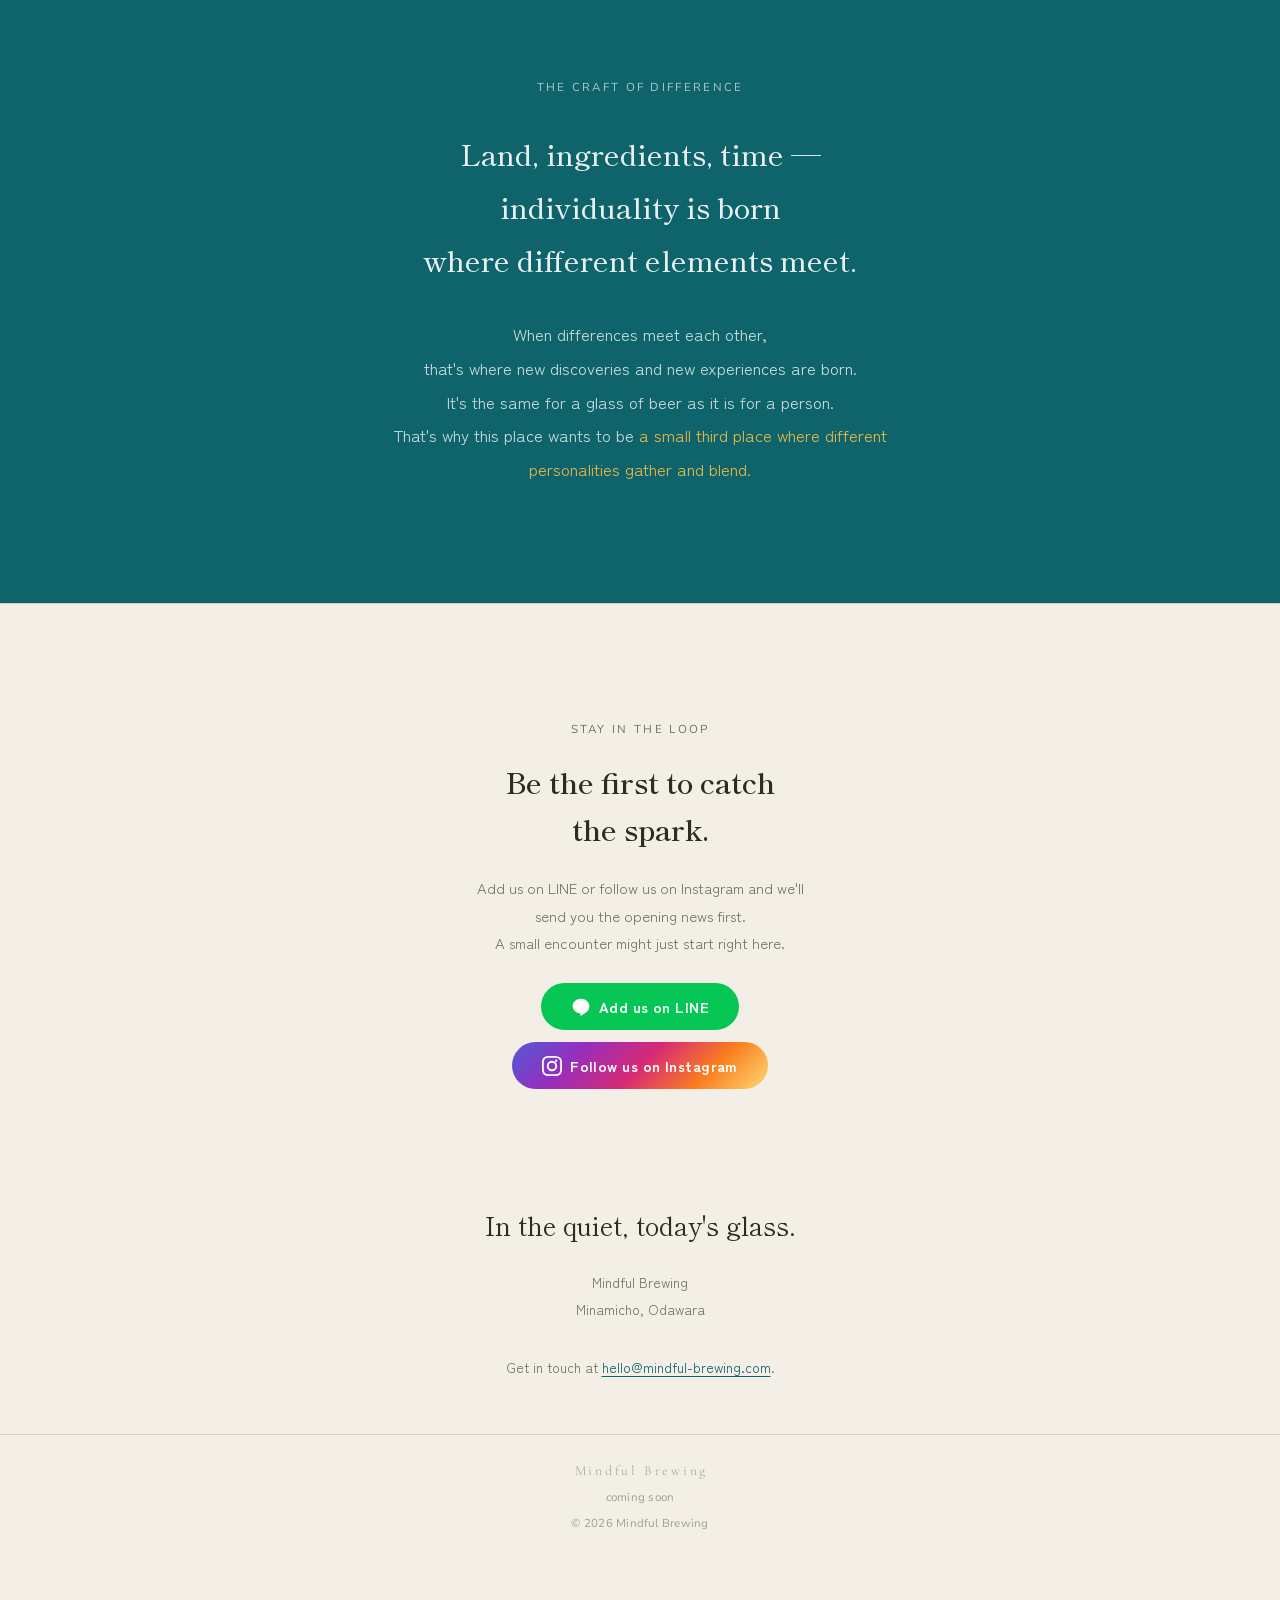
==== commit 79439699: "Match wordmark casing to brand poster, drop LLC suffix Mixed-case "Mindful Brewing" (not all-caps) t" ====
--- a/en/index.html
+++ b/en/index.html
@@ -71,7 +71,7 @@
   <div class="wrap hero-inner">
     <div class="mark fade-in fade-in-1">
       <img class="brand-mark" src="../assets/brand-mark.png" alt="Mindful Brewing mark — five overlapping bubbles arranged in a circle">
-      <div class="mark-en">MINDFUL BREWING</div>
+      <div class="mark-en">Mindful Brewing</div>
     </div>
 
     <h1 class="vision serif fade-in fade-in-2">Flavor for today,<br>foam for the moment.</h1>
@@ -185,9 +185,9 @@
     <p class="contact">Get in touch at <a href="mailto:hello@mindful-brewing.com">hello@mindful-brewing.com</a>.</p>
   </div>
   <footer>
-    <div class="footer-mark">MINDFUL BREWING</div>
+    <div class="footer-mark">Mindful Brewing</div>
     <div class="footer-note">coming soon</div>
-    <div class="footer-note">&copy; 2026 Mindful Brewing LLC</div>
+    <div class="footer-note">&copy; 2026 Mindful Brewing</div>
   </footer>
 </section>
 
